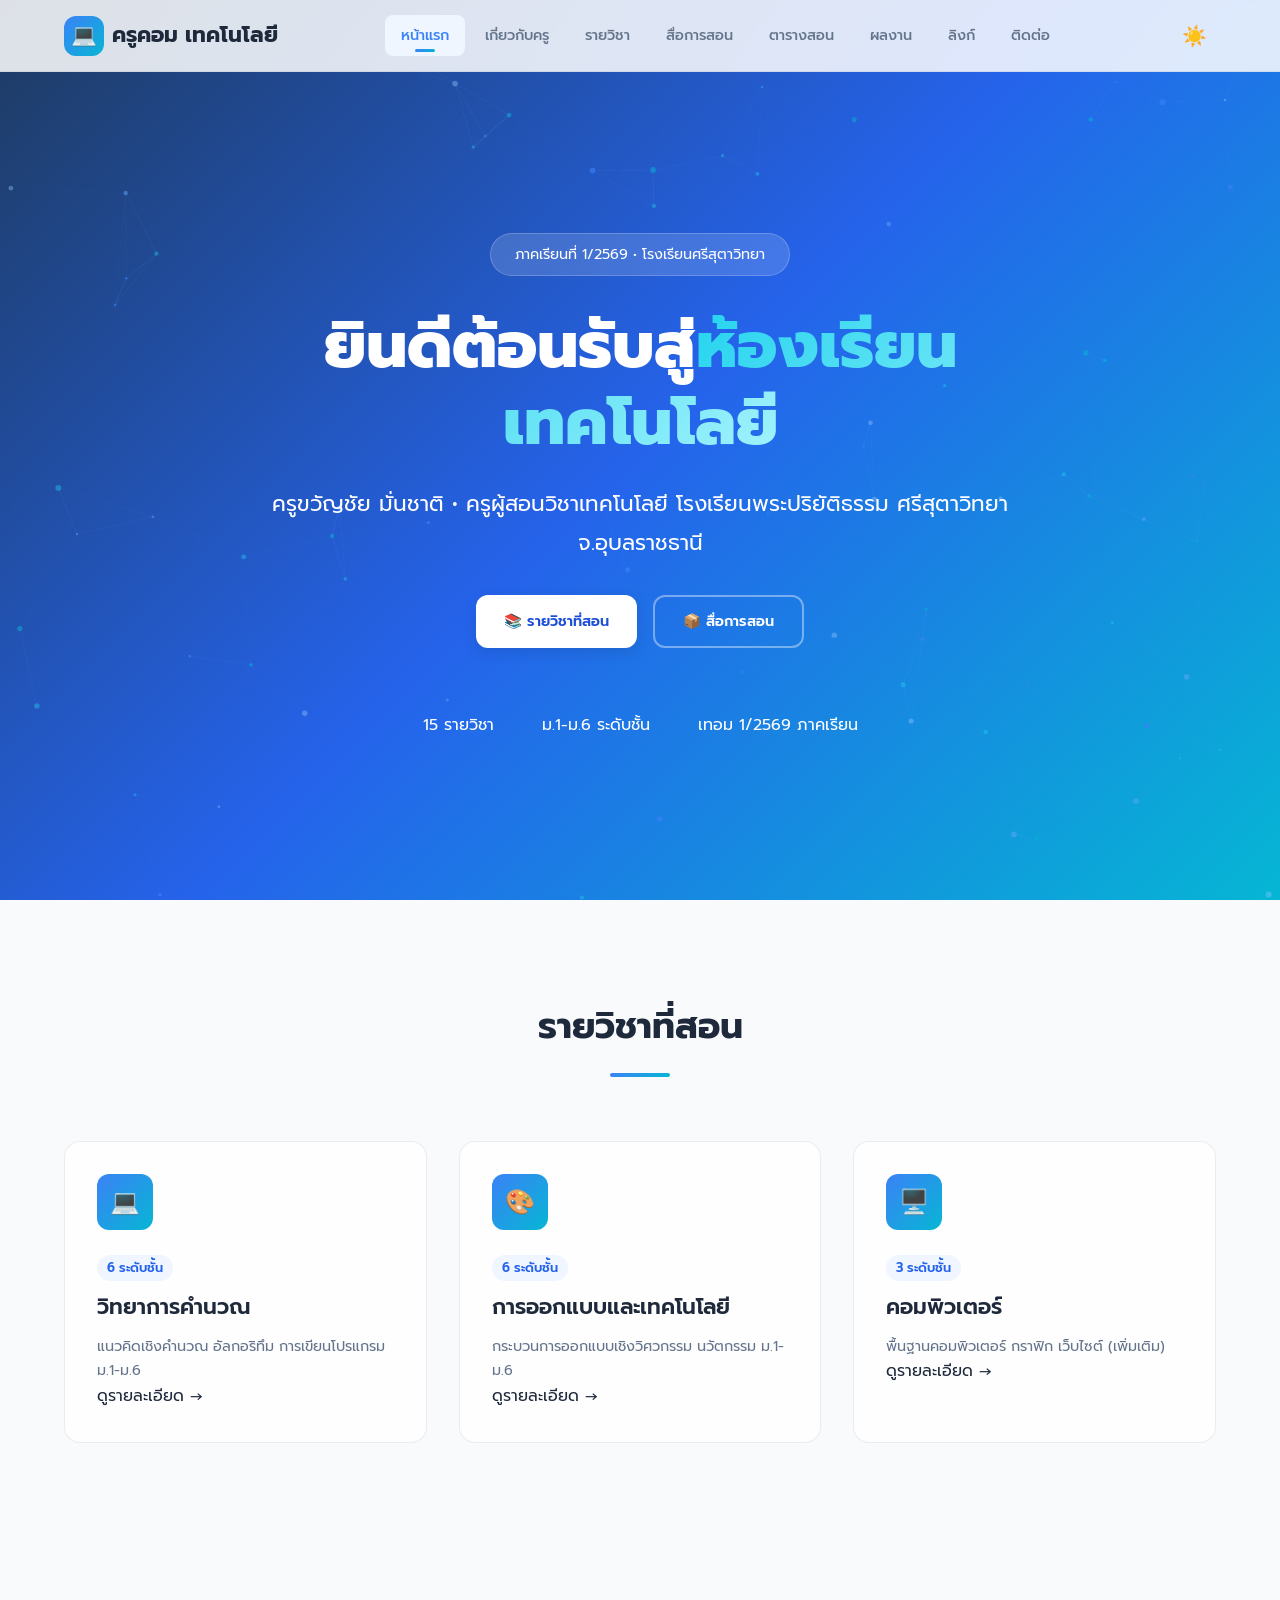
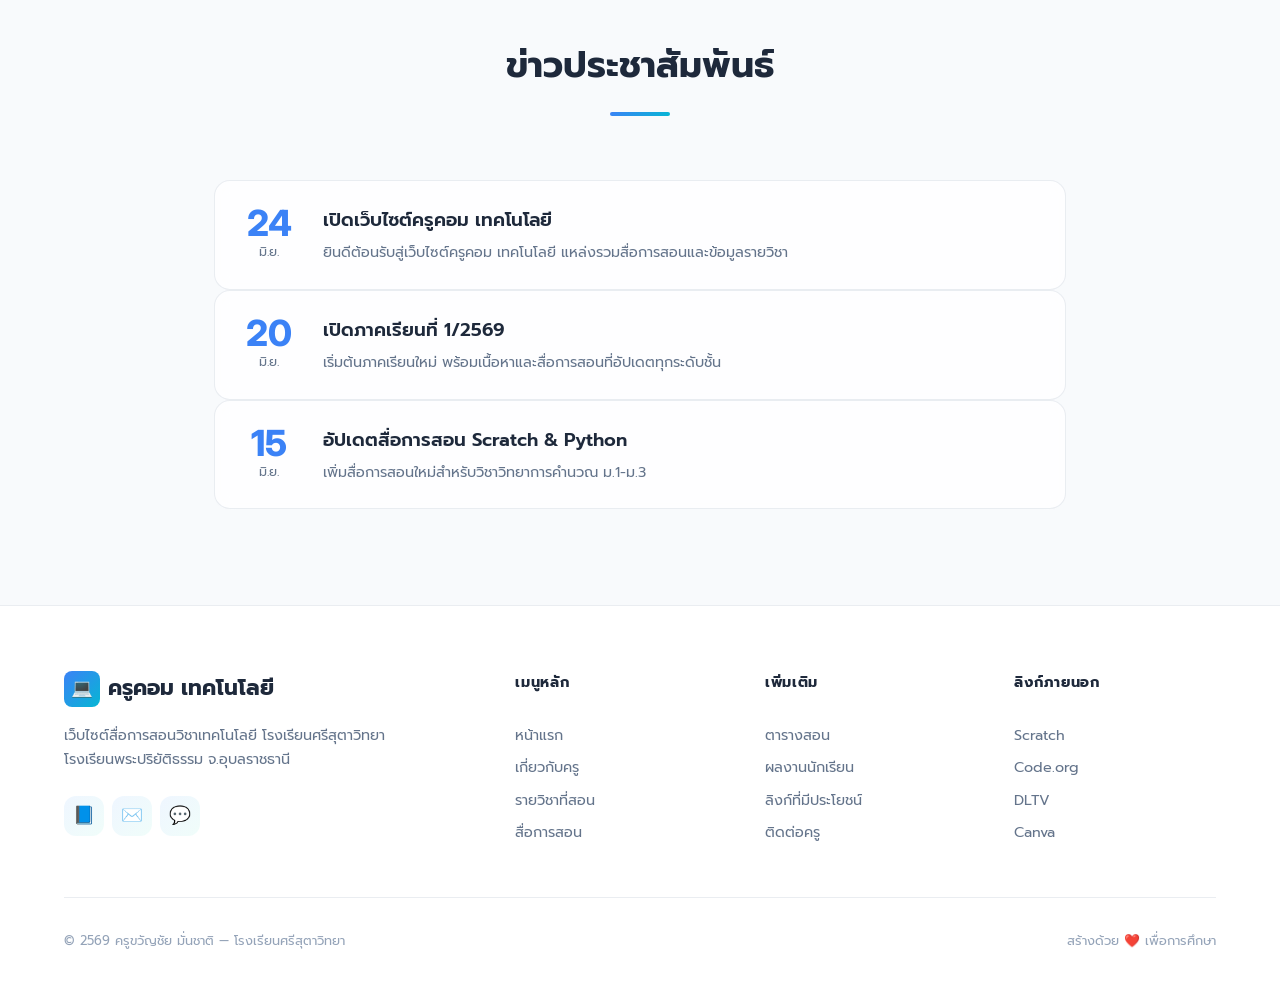
==== index.html @ eefd5611 "Add files via upload" ====
<!DOCTYPE html>
<html lang="th">
<head>
  <meta charset="UTF-8">
  <meta name="viewport" content="width=device-width, initial-scale=1.0">
  <title>ครูคอม เทคโนโลยี | ครูขวัญชัย มั่นชาติ — โรงเรียนศรีสุตาวิทยา</title>
  <meta name="description" content="เว็บไซต์สื่อการสอนวิชาเทคโนโลยี วิทยาการคำนวณ การออกแบบและเทคโนโลยี โดยครูขวัญชัย มั่นชาติ โรงเรียนศรีสุตาวิทยา จ.อุบลราชธานี">
  <meta name="keywords" content="เทคโนโลยี, วิทยาการคำนวณ, การออกแบบและเทคโนโลยี, ครูขวัญชัย, โรงเรียนศรีสุตาวิทยา">
  <meta name="author" content="ครูขวัญชัย มั่นชาติ">
  <link rel="preconnect" href="https://fonts.googleapis.com">
  <link rel="preconnect" href="https://fonts.gstatic.com" crossorigin>
  <link href="https://fonts.googleapis.com/css2?family=Prompt:wght@300;400;500;600;700&display=swap" rel="stylesheet">
  <link rel="stylesheet" href="css/style.css">
  <script src="https://identity.netlify.com/v1/netlify-identity-widget.js"></script>
</head>
<body>

  <!-- Navbar -->
  <nav class="navbar" id="navbar">
    <div class="nav-container">
      <a href="index.html" class="nav-logo">
        <div class="logo-icon">💻</div>
        <span>ครูคอม เทคโนโลยี</span>
      </a>
      <div class="nav-links" id="nav-links">
        <a href="index.html">หน้าแรก</a>
        <a href="about.html">เกี่ยวกับครู</a>
        <a href="subjects.html">รายวิชา</a>
        <a href="materials.html">สื่อการสอน</a>
        <a href="schedule.html">ตารางสอน</a>
        <a href="gallery.html">ผลงาน</a>
        <a href="links.html">ลิงก์</a>
        <a href="contact.html">ติดต่อ</a>
      </div>
      <div class="nav-actions">
        <button class="theme-toggle" id="theme-toggle" aria-label="Toggle theme">
          <span class="icon-sun">☀️</span>
          <span class="icon-moon">🌙</span>
        </button>
        <button class="mobile-toggle" id="mobile-toggle" aria-label="Toggle menu">
          <span class="bar"></span>
        </button>
      </div>
    </div>
  </nav>

  <!-- Hero Section -->
  <section class="hero">
    <canvas class="hero-canvas" id="hero-particles"></canvas>
    <div class="hero-content">
      <div class="hero-badge">ภาคเรียนที่ 1/2569 • โรงเรียนศรีสุตาวิทยา</div>
      <h1>ยินดีต้อนรับสู่<span class="highlight">ห้องเรียนเทคโนโลยี</span></h1>
      <p class="hero-subtitle">ครูขวัญชัย มั่นชาติ • ครูผู้สอนวิชาเทคโนโลยี โรงเรียนพระปริยัติธรรม ศรีสุตาวิทยา จ.อุบลราชธานี</p>
      <div class="hero-buttons">
        <a href="subjects.html" class="btn btn-primary">📚 รายวิชาที่สอน</a>
        <a href="materials.html" class="btn btn-outline">📦 สื่อการสอน</a>
      </div>
      <div class="hero-stats">
        <div class="hero-stat">
          <span class="hero-stat-number">15</span>
          <span class="hero-stat-label">รายวิชา</span>
        </div>
        <div class="hero-stat">
          <span class="hero-stat-number">ม.1-ม.6</span>
          <span class="hero-stat-label">ระดับชั้น</span>
        </div>
        <div class="hero-stat">
          <span class="hero-stat-number">เทอม 1/2569</span>
          <span class="hero-stat-label">ภาคเรียน</span>
        </div>
      </div>
    </div>
  </section>

  <!-- Quick Subject Cards Section -->
  <section class="section">
    <div class="container">
      <div class="section-header">
        <h2>รายวิชาที่สอน</h2>
        <div class="accent-line"></div>
      </div>
      <div id="home-subjects" class="grid-3 stagger-children">
        <!-- Populated by JS -->
      </div>
    </div>
  </section>

  <!-- News Section -->
  <section class="section">
    <div class="container">
      <div class="section-header">
        <h2>ข่าวประชาสัมพันธ์</h2>
        <div class="accent-line"></div>
      </div>
      <div id="news-list" class="container-narrow">
        <!-- Populated by JS -->
      </div>
    </div>
  </section>

  <!-- Footer -->
  <footer class="footer">
    <div class="container">
      <div class="footer-grid">
        <div class="footer-brand">
          <div class="footer-logo">
            <div class="logo-icon">💻</div>
            <span>ครูคอม เทคโนโลยี</span>
          </div>
          <p>เว็บไซต์สื่อการสอนวิชาเทคโนโลยี โรงเรียนศรีสุตาวิทยา<br>โรงเรียนพระปริยัติธรรม จ.อุบลราชธานี</p>
          <div class="footer-social">
            <a href="https://facebook.com/" target="_blank" aria-label="Facebook">📘</a>
            <a href="mailto:khwanchai@example.com" aria-label="Email">✉️</a>
            <a href="#" aria-label="Line">💬</a>
          </div>
        </div>
        <div class="footer-column">
          <h4>เมนูหลัก</h4>
          <a href="index.html">หน้าแรก</a>
          <a href="about.html">เกี่ยวกับครู</a>
          <a href="subjects.html">รายวิชาที่สอน</a>
          <a href="materials.html">สื่อการสอน</a>
        </div>
        <div class="footer-column">
          <h4>เพิ่มเติม</h4>
          <a href="schedule.html">ตารางสอน</a>
          <a href="gallery.html">ผลงานนักเรียน</a>
          <a href="links.html">ลิงก์ที่มีประโยชน์</a>
          <a href="contact.html">ติดต่อครู</a>
        </div>
        <div class="footer-column">
          <h4>ลิงก์ภายนอก</h4>
          <a href="https://scratch.mit.edu/" target="_blank">Scratch</a>
          <a href="https://code.org/" target="_blank">Code.org</a>
          <a href="https://www.dltv.ac.th/" target="_blank">DLTV</a>
          <a href="https://www.canva.com/" target="_blank">Canva</a>
        </div>
      </div>
      <div class="footer-bottom">
        <span>© 2569 ครูขวัญชัย มั่นชาติ — โรงเรียนศรีสุตาวิทยา</span>
        <span>สร้างด้วย ❤️ เพื่อการศึกษา</span>
      </div>
    </div>
  </footer>

  <button class="back-to-top" id="back-to-top" aria-label="Back to top">↑</button>

  <script src="js/particles.js"></script>
  <script src="js/main.js"></script>

  <script>
    if (window.netlifyIdentity) {
      window.netlifyIdentity.on("init", user => {
        if (!user) {
          window.netlifyIdentity.on("login", () => {
            document.location.href = "/admin/";
          });
        }
      });
    }
  </script>
</body>
</html>
---- css/style.css ----
/* ============================================
   🎨 Design System — ครูคอม เทคโนโลยี
   Teacher Khwanchai Manchat
   โรงเรียนศรีสุตาวิทยา อุบลราชธานี
   ============================================ */

/* Google Fonts */
@import url('https://fonts.googleapis.com/css2?family=Inter:wght@300;400;500;600;700;800&family=Prompt:wght@300;400;500;600;700;800&display=swap');

/* ============ CSS Variables ============ */
:root {
  /* Primary Colors — Blue/Sky Tech */
  --primary-50: #eff6ff;
  --primary-100: #dbeafe;
  --primary-200: #bfdbfe;
  --primary-300: #93c5fd;
  --primary-400: #60a5fa;
  --primary-500: #3b82f6;
  --primary-600: #2563eb;
  --primary-700: #1d4ed8;
  --primary-800: #1e40af;
  --primary-900: #1e3a5f;

  /* Accent — Cyan */
  --accent: #06b6d4;
  --accent-light: #22d3ee;
  --accent-dark: #0891b2;

  /* Success / Warning / Error */
  --success: #10b981;
  --warning: #f59e0b;
  --error: #ef4444;

  /* Light Mode */
  --bg-primary: #f8fafc;
  --bg-secondary: #ffffff;
  --bg-card: rgba(255, 255, 255, 0.8);
  --bg-nav: rgba(255, 255, 255, 0.85);
  --text-primary: #1e293b;
  --text-secondary: #64748b;
  --text-muted: #94a3b8;
  --border: rgba(148, 163, 184, 0.2);
  --shadow-sm: 0 1px 3px rgba(0, 0, 0, 0.08);
  --shadow-md: 0 4px 16px rgba(0, 0, 0, 0.08);
  --shadow-lg: 0 8px 32px rgba(0, 0, 0, 0.1);
  --shadow-xl: 0 16px 48px rgba(0, 0, 0, 0.12);
  --glass-bg: rgba(255, 255, 255, 0.6);
  --glass-border: rgba(255, 255, 255, 0.3);

  /* Gradient */
  --gradient-hero: linear-gradient(135deg, #1e3a5f 0%, #2563eb 50%, #06b6d4 100%);
  --gradient-card: linear-gradient(135deg, #3b82f6 0%, #06b6d4 100%);
  --gradient-accent: linear-gradient(135deg, #06b6d4 0%, #3b82f6 100%);
  --gradient-subtle: linear-gradient(135deg, #eff6ff 0%, #f0fdfa 100%);

  /* Typography */
  --font-thai: 'Prompt', 'Noto Sans Thai', sans-serif;
  --font-en: 'Inter', sans-serif;
  --fs-xs: clamp(0.7rem, 0.65rem + 0.25vw, 0.8rem);
  --fs-sm: clamp(0.8rem, 0.75rem + 0.3vw, 0.9rem);
  --fs-base: clamp(0.9rem, 0.85rem + 0.3vw, 1rem);
  --fs-md: clamp(1rem, 0.9rem + 0.4vw, 1.15rem);
  --fs-lg: clamp(1.1rem, 1rem + 0.5vw, 1.35rem);
  --fs-xl: clamp(1.3rem, 1.1rem + 0.8vw, 1.75rem);
  --fs-2xl: clamp(1.6rem, 1.3rem + 1.2vw, 2.25rem);
  --fs-3xl: clamp(2rem, 1.5rem + 2vw, 3rem);
  --fs-4xl: clamp(2.5rem, 1.8rem + 3vw, 4rem);

  /* Spacing */
  --space-xs: 0.25rem;
  --space-sm: 0.5rem;
  --space-md: 1rem;
  --space-lg: 1.5rem;
  --space-xl: 2rem;
  --space-2xl: 3rem;
  --space-3xl: 4rem;
  --space-4xl: 6rem;

  /* Border Radius */
  --radius-sm: 0.5rem;
  --radius-md: 0.75rem;
  --radius-lg: 1rem;
  --radius-xl: 1.5rem;
  --radius-full: 9999px;

  /* Transitions */
  --transition-fast: 150ms cubic-bezier(0.4, 0, 0.2, 1);
  --transition-base: 300ms cubic-bezier(0.4, 0, 0.2, 1);
  --transition-slow: 500ms cubic-bezier(0.4, 0, 0.2, 1);
  --transition-spring: 500ms cubic-bezier(0.34, 1.56, 0.64, 1);

  /* Layout */
  --nav-height: 72px;
  --container-max: 1200px;
  --container-narrow: 900px;
}

/* ============ Dark Mode ============ */
[data-theme="dark"] {
  --bg-primary: #0f172a;
  --bg-secondary: #1e293b;
  --bg-card: rgba(30, 41, 59, 0.8);
  --bg-nav: rgba(15, 23, 42, 0.9);
  --text-primary: #e2e8f0;
  --text-secondary: #94a3b8;
  --text-muted: #64748b;
  --border: rgba(148, 163, 184, 0.15);
  --shadow-sm: 0 1px 3px rgba(0, 0, 0, 0.3);
  --shadow-md: 0 4px 16px rgba(0, 0, 0, 0.3);
  --shadow-lg: 0 8px 32px rgba(0, 0, 0, 0.4);
  --shadow-xl: 0 16px 48px rgba(0, 0, 0, 0.5);
  --glass-bg: rgba(30, 41, 59, 0.6);
  --glass-border: rgba(148, 163, 184, 0.1);
  --gradient-subtle: linear-gradient(135deg, #1e293b 0%, #0f172a 100%);
}

/* ============ Reset & Base ============ */
*,
*::before,
*::after {
  margin: 0;
  padding: 0;
  box-sizing: border-box;
}

html {
  scroll-behavior: smooth;
  scroll-padding-top: var(--nav-height);
}

body {
  font-family: var(--font-thai);
  font-size: var(--fs-base);
  color: var(--text-primary);
  background-color: var(--bg-primary);
  line-height: 1.7;
  overflow-x: hidden;
  transition: background-color var(--transition-base), color var(--transition-base);
  min-height: 100vh;
}

img {
  max-width: 100%;
  height: auto;
  display: block;
}

a {
  text-decoration: none;
  color: var(--primary-500);
  transition: color var(--transition-fast);
}

a:hover {
  color: var(--primary-600);
}

ul, ol {
  list-style: none;
}

button {
  cursor: pointer;
  border: none;
  outline: none;
  font-family: inherit;
  background: none;
}

/* ============ Utility Classes ============ */
.container {
  max-width: var(--container-max);
  margin: 0 auto;
  padding: 0 var(--space-lg);
}

.container-narrow {
  max-width: var(--container-narrow);
  margin: 0 auto;
  padding: 0 var(--space-lg);
}

.section {
  padding: var(--space-4xl) 0;
}

.section-header {
  text-align: center;
  margin-bottom: var(--space-3xl);
}

.section-header h2 {
  font-size: var(--fs-2xl);
  font-weight: 700;
  color: var(--text-primary);
  margin-bottom: var(--space-sm);
}

.section-header p {
  font-size: var(--fs-md);
  color: var(--text-secondary);
  max-width: 600px;
  margin: 0 auto;
}

.section-header .accent-line {
  width: 60px;
  height: 4px;
  background: var(--gradient-card);
  border-radius: var(--radius-full);
  margin: var(--space-md) auto;
}

.text-gradient {
  background: var(--gradient-card);
  -webkit-background-clip: text;
  -webkit-text-fill-color: transparent;
  background-clip: text;
}

/* ============ Navigation ============ */
.navbar {
  position: fixed;
  top: 0;
  left: 0;
  right: 0;
  height: var(--nav-height);
  background: var(--bg-nav);
  backdrop-filter: blur(20px);
  -webkit-backdrop-filter: blur(20px);
  border-bottom: 1px solid var(--border);
  z-index: 1000;
  transition: all var(--transition-base);
}

.navbar.scrolled {
  box-shadow: var(--shadow-md);
}

.nav-container {
  max-width: var(--container-max);
  margin: 0 auto;
  padding: 0 var(--space-lg);
  height: 100%;
  display: flex;
  align-items: center;
  justify-content: space-between;
}

.nav-logo {
  display: flex;
  align-items: center;
  gap: var(--space-sm);
  font-size: var(--fs-lg);
  font-weight: 700;
  color: var(--text-primary);
  text-decoration: none;
}

.nav-logo .logo-icon {
  width: 40px;
  height: 40px;
  background: var(--gradient-card);
  border-radius: var(--radius-md);
  display: flex;
  align-items: center;
  justify-content: center;
  font-size: 1.3rem;
  color: white;
  flex-shrink: 0;
}

.nav-logo span {
  white-space: nowrap;
}

.nav-links {
  display: flex;
  align-items: center;
  gap: var(--space-xs);
}

.nav-links a {
  padding: var(--space-sm) var(--space-md);
  color: var(--text-secondary);
  font-size: var(--fs-sm);
  font-weight: 500;
  border-radius: var(--radius-sm);
  transition: all var(--transition-fast);
  position: relative;
  white-space: nowrap;
}

.nav-links a:hover,
.nav-links a.active {
  color: var(--primary-500);
  background: var(--primary-50);
}

[data-theme="dark"] .nav-links a:hover,
[data-theme="dark"] .nav-links a.active {
  background: rgba(59, 130, 246, 0.1);
}

.nav-links a.active::after {
  content: '';
  position: absolute;
  bottom: 4px;
  left: 50%;
  transform: translateX(-50%);
  width: 20px;
  height: 3px;
  background: var(--gradient-card);
  border-radius: var(--radius-full);
}

.nav-actions {
  display: flex;
  align-items: center;
  gap: var(--space-sm);
}

/* Theme Toggle */
.theme-toggle {
  width: 44px;
  height: 44px;
  border-radius: var(--radius-md);
  display: flex;
  align-items: center;
  justify-content: center;
  color: var(--text-secondary);
  font-size: 1.25rem;
  transition: all var(--transition-fast);
  background: transparent;
}

.theme-toggle:hover {
  background: var(--primary-50);
  color: var(--primary-500);
}

[data-theme="dark"] .theme-toggle:hover {
  background: rgba(59, 130, 246, 0.1);
}

.theme-toggle .icon-sun,
.theme-toggle .icon-moon {
  transition: all var(--transition-base);
}

[data-theme="dark"] .theme-toggle .icon-sun {
  display: none;
}

[data-theme="light"] .theme-toggle .icon-moon,
:root:not([data-theme="dark"]) .theme-toggle .icon-moon {
  display: none;
}

/* Mobile Menu Toggle */
.mobile-toggle {
  display: none;
  width: 44px;
  height: 44px;
  border-radius: var(--radius-md);
  align-items: center;
  justify-content: center;
  color: var(--text-primary);
  font-size: 1.5rem;
}

.mobile-toggle .bar {
  display: block;
  width: 22px;
  height: 2px;
  background: var(--text-primary);
  border-radius: 2px;
  transition: all var(--transition-fast);
  position: relative;
}

.mobile-toggle .bar::before,
.mobile-toggle .bar::after {
  content: '';
  position: absolute;
  left: 0;
  width: 100%;
  height: 2px;
  background: var(--text-primary);
  border-radius: 2px;
  transition: all var(--transition-fast);
}

.mobile-toggle .bar::before {
  top: -7px;
}

.mobile-toggle .bar::after {
  top: 7px;
}

.mobile-toggle.active .bar {
  background: transparent;
}

.mobile-toggle.active .bar::before {
  top: 0;
  transform: rotate(45deg);
}

.mobile-toggle.active .bar::after {
  top: 0;
  transform: rotate(-45deg);
}

/* ============ Hero Section ============ */
.hero {
  position: relative;
  min-height: 100vh;
  display: flex;
  align-items: center;
  justify-content: center;
  background: var(--gradient-hero);
  overflow: hidden;
  padding-top: var(--nav-height);
}

.hero-canvas {
  position: absolute;
  top: 0;
  left: 0;
  width: 100%;
  height: 100%;
  z-index: 1;
}

.hero-overlay {
  position: absolute;
  top: 0;
  left: 0;
  width: 100%;
  height: 100%;
  background: radial-gradient(ellipse at center, transparent 0%, rgba(0,0,0,0.2) 100%);
  z-index: 2;
}

.hero-content {
  position: relative;
  z-index: 3;
  text-align: center;
  color: white;
  padding: var(--space-xl);
  max-width: 800px;
}

.hero-badge {
  display: inline-flex;
  align-items: center;
  gap: var(--space-sm);
  background: rgba(255, 255, 255, 0.15);
  backdrop-filter: blur(10px);
  border: 1px solid rgba(255, 255, 255, 0.2);
  border-radius: var(--radius-full);
  padding: var(--space-sm) var(--space-lg);
  font-size: var(--fs-sm);
  margin-bottom: var(--space-xl);
  animation: fadeInDown 0.8s ease-out;
}

.hero-badge .dot {
  width: 8px;
  height: 8px;
  background: var(--success);
  border-radius: 50%;
  animation: pulse-dot 2s infinite;
}

.hero h1 {
  font-size: var(--fs-4xl);
  font-weight: 800;
  line-height: 1.2;
  margin-bottom: var(--space-lg);
  animation: fadeInUp 0.8s ease-out 0.2s both;
}

.hero h1 .highlight {
  background: linear-gradient(135deg, #22d3ee, #a5f3fc);
  -webkit-background-clip: text;
  -webkit-text-fill-color: transparent;
  background-clip: text;
}

.hero-subtitle {
  font-size: var(--fs-lg);
  opacity: 0.9;
  margin-bottom: var(--space-xl);
  line-height: 1.8;
  animation: fadeInUp 0.8s ease-out 0.4s both;
}

.hero-buttons {
  display: flex;
  gap: var(--space-md);
  justify-content: center;
  flex-wrap: wrap;
  animation: fadeInUp 0.8s ease-out 0.6s both;
}

.hero-stats {
  display: flex;
  justify-content: center;
  gap: var(--space-2xl);
  margin-top: var(--space-3xl);
  animation: fadeInUp 0.8s ease-out 0.8s both;
}

.hero-stat {
  text-align: center;
}

.hero-stat .number {
  font-size: var(--fs-2xl);
  font-weight: 800;
  font-family: var(--font-en);
}

.hero-stat .label {
  font-size: var(--fs-sm);
  opacity: 0.8;
  margin-top: var(--space-xs);
}

/* ============ Buttons ============ */
.btn {
  display: inline-flex;
  align-items: center;
  gap: var(--space-sm);
  padding: 0.75rem 1.75rem;
  font-size: var(--fs-sm);
  font-weight: 600;
  font-family: var(--font-thai);
  border-radius: var(--radius-md);
  transition: all var(--transition-fast);
  position: relative;
  overflow: hidden;
}

.btn-primary {
  background: white;
  color: var(--primary-700);
  box-shadow: 0 4px 15px rgba(0, 0, 0, 0.1);
}

.btn-primary:hover {
  transform: translateY(-2px);
  box-shadow: 0 8px 25px rgba(0, 0, 0, 0.15);
  color: var(--primary-700);
}

.btn-outline {
  background: transparent;
  color: white;
  border: 2px solid rgba(255, 255, 255, 0.4);
}

.btn-outline:hover {
  background: rgba(255, 255, 255, 0.1);
  border-color: rgba(255, 255, 255, 0.7);
  color: white;
  transform: translateY(-2px);
}

.btn-blue {
  background: var(--gradient-card);
  color: white;
  box-shadow: 0 4px 15px rgba(59, 130, 246, 0.3);
}

.btn-blue:hover {
  transform: translateY(-2px);
  box-shadow: 0 8px 25px rgba(59, 130, 246, 0.4);
  color: white;
}

.btn-ghost {
  background: transparent;
  color: var(--primary-500);
  border: 2px solid var(--border);
}

.btn-ghost:hover {
  border-color: var(--primary-500);
  background: var(--primary-50);
  color: var(--primary-600);
}

[data-theme="dark"] .btn-ghost:hover {
  background: rgba(59, 130, 246, 0.1);
}

/* ============ Cards ============ */
.card {
  background: var(--bg-card);
  backdrop-filter: blur(10px);
  -webkit-backdrop-filter: blur(10px);
  border: 1px solid var(--border);
  border-radius: var(--radius-lg);
  padding: var(--space-xl);
  transition: all var(--transition-base);
  position: relative;
  overflow: hidden;
}

.card::before {
  content: '';
  position: absolute;
  top: 0;
  left: 0;
  right: 0;
  height: 3px;
  background: var(--gradient-card);
  opacity: 0;
  transition: opacity var(--transition-base);
}

.card:hover {
  transform: translateY(-4px);
  box-shadow: var(--shadow-lg);
  border-color: var(--primary-200);
}

[data-theme="dark"] .card:hover {
  border-color: rgba(59, 130, 246, 0.3);
}

.card:hover::before {
  opacity: 1;
}

.card-icon {
  width: 56px;
  height: 56px;
  background: var(--gradient-subtle);
  border-radius: var(--radius-md);
  display: flex;
  align-items: center;
  justify-content: center;
  font-size: 1.5rem;
  margin-bottom: var(--space-lg);
}

.card h3 {
  font-size: var(--fs-lg);
  font-weight: 600;
  color: var(--text-primary);
  margin-bottom: var(--space-sm);
}

.card p {
  font-size: var(--fs-sm);
  color: var(--text-secondary);
  line-height: 1.7;
}

/* Subject Cards */
.subject-card {
  cursor: pointer;
}

.subject-card .card-icon {
  background: var(--gradient-card);
  color: white;
}

.subject-card .badge {
  display: inline-block;
  padding: 2px 10px;
  background: var(--primary-50);
  color: var(--primary-600);
  font-size: var(--fs-xs);
  font-weight: 600;
  border-radius: var(--radius-full);
  margin-bottom: var(--space-sm);
}

[data-theme="dark"] .subject-card .badge {
  background: rgba(59, 130, 246, 0.15);
  color: var(--primary-400);
}

/* ============ Grid Layouts ============ */
.grid-2 {
  display: grid;
  grid-template-columns: repeat(2, 1fr);
  gap: var(--space-xl);
}

.grid-3 {
  display: grid;
  grid-template-columns: repeat(3, 1fr);
  gap: var(--space-xl);
}

.grid-4 {
  display: grid;
  grid-template-columns: repeat(4, 1fr);
  gap: var(--space-lg);
}

/* ============ News/Announcement Cards ============ */
.news-card {
  display: flex;
  gap: var(--space-lg);
  padding: var(--space-lg);
}

.news-card .news-date {
  min-width: 60px;
  text-align: center;
}

.news-card .news-date .day {
  font-size: var(--fs-2xl);
  font-weight: 800;
  color: var(--primary-500);
  line-height: 1;
  font-family: var(--font-en);
}

.news-card .news-date .month {
  font-size: var(--fs-xs);
  color: var(--text-secondary);
  text-transform: uppercase;
}

.news-card .news-content h4 {
  font-size: var(--fs-md);
  font-weight: 600;
  margin-bottom: var(--space-xs);
}

.news-card .news-content p {
  font-size: var(--fs-sm);
  color: var(--text-secondary);
}

/* ============ About Page ============ */
.profile-section {
  display: grid;
  grid-template-columns: 300px 1fr;
  gap: var(--space-3xl);
  align-items: start;
}

.profile-avatar {
  width: 250px;
  height: 250px;
  border-radius: var(--radius-xl);
  background: var(--gradient-card);
  display: flex;
  align-items: center;
  justify-content: center;
  font-size: 6rem;
  color: white;
  margin: 0 auto;
  box-shadow: var(--shadow-lg);
  position: relative;
  overflow: hidden;
}

.profile-avatar::after {
  content: '';
  position: absolute;
  inset: 0;
  background: linear-gradient(135deg, transparent 50%, rgba(255,255,255,0.1) 100%);
}

.profile-info h1 {
  font-size: var(--fs-2xl);
  font-weight: 700;
  margin-bottom: var(--space-sm);
}

.profile-info .position {
  font-size: var(--fs-md);
  color: var(--primary-500);
  font-weight: 500;
  margin-bottom: var(--space-lg);
}

.profile-info .bio {
  font-size: var(--fs-base);
  color: var(--text-secondary);
  line-height: 1.8;
  margin-bottom: var(--space-xl);
}

.info-grid {
  display: grid;
  grid-template-columns: repeat(2, 1fr);
  gap: var(--space-md);
}

.info-item {
  display: flex;
  align-items: center;
  gap: var(--space-sm);
  padding: var(--space-md);
  background: var(--gradient-subtle);
  border-radius: var(--radius-md);
  font-size: var(--fs-sm);
}

.info-item .info-icon {
  width: 36px;
  height: 36px;
  background: var(--gradient-card);
  border-radius: var(--radius-sm);
  display: flex;
  align-items: center;
  justify-content: center;
  color: white;
  font-size: 0.9rem;
  flex-shrink: 0;
}

.info-item .info-label {
  color: var(--text-muted);
  font-size: var(--fs-xs);
}

.info-item .info-value {
  font-weight: 600;
  color: var(--text-primary);
}

/* Timeline */
.timeline {
  position: relative;
  padding-left: 40px;
}

.timeline::before {
  content: '';
  position: absolute;
  left: 15px;
  top: 0;
  bottom: 0;
  width: 2px;
  background: var(--border);
}

.timeline-item {
  position: relative;
  margin-bottom: var(--space-xl);
  padding: var(--space-lg);
  background: var(--bg-card);
  border: 1px solid var(--border);
  border-radius: var(--radius-md);
}

.timeline-item::before {
  content: '';
  position: absolute;
  left: -33px;
  top: 24px;
  width: 12px;
  height: 12px;
  background: var(--primary-500);
  border-radius: 50%;
  border: 3px solid var(--bg-primary);
}

.timeline-item .year {
  display: inline-block;
  padding: 2px 12px;
  background: var(--primary-50);
  color: var(--primary-600);
  font-size: var(--fs-xs);
  font-weight: 600;
  border-radius: var(--radius-full);
  margin-bottom: var(--space-sm);
}

[data-theme="dark"] .timeline-item .year {
  background: rgba(59, 130, 246, 0.15);
  color: var(--primary-400);
}

/* ============ Subjects Page ============ */
.tabs {
  display: flex;
  gap: var(--space-xs);
  margin-bottom: var(--space-2xl);
  overflow-x: auto;
  padding-bottom: var(--space-sm);
  flex-wrap: wrap;
  justify-content: center;
}

.tab-btn {
  padding: var(--space-sm) var(--space-lg);
  font-size: var(--fs-sm);
  font-weight: 500;
  color: var(--text-secondary);
  border: 2px solid var(--border);
  border-radius: var(--radius-full);
  transition: all var(--transition-fast);
  white-space: nowrap;
  font-family: var(--font-thai);
}

.tab-btn:hover {
  border-color: var(--primary-300);
  color: var(--primary-500);
}

.tab-btn.active {
  background: var(--gradient-card);
  color: white;
  border-color: transparent;
}

.subject-detail {
  background: var(--bg-card);
  border: 1px solid var(--border);
  border-radius: var(--radius-lg);
  overflow: hidden;
}

.subject-detail-header {
  background: var(--gradient-hero);
  color: white;
  padding: var(--space-xl) var(--space-2xl);
}

.subject-detail-header h3 {
  font-size: var(--fs-xl);
  font-weight: 700;
  margin-bottom: var(--space-sm);
}

.subject-detail-body {
  padding: var(--space-2xl);
}

.topic-list {
  display: grid;
  gap: var(--space-md);
}

.topic-item {
  display: flex;
  align-items: flex-start;
  gap: var(--space-md);
  padding: var(--space-md) var(--space-lg);
  background: var(--gradient-subtle);
  border-radius: var(--radius-md);
  transition: all var(--transition-fast);
}

.topic-item:hover {
  transform: translateX(4px);
  background: var(--primary-50);
}

[data-theme="dark"] .topic-item:hover {
  background: rgba(59, 130, 246, 0.08);
}

.topic-item .topic-number {
  width: 32px;
  height: 32px;
  background: var(--gradient-card);
  border-radius: var(--radius-sm);
  display: flex;
  align-items: center;
  justify-content: center;
  color: white;
  font-size: var(--fs-sm);
  font-weight: 700;
  flex-shrink: 0;
  font-family: var(--font-en);
}

/* ============ Materials Page ============ */
.filter-bar {
  display: flex;
  gap: var(--space-md);
  margin-bottom: var(--space-2xl);
  flex-wrap: wrap;
  align-items: center;
  justify-content: center;
}

.filter-group {
  display: flex;
  gap: var(--space-xs);
  flex-wrap: wrap;
  justify-content: center;
}

.filter-btn {
  padding: 6px 16px;
  font-size: var(--fs-xs);
  font-weight: 500;
  color: var(--text-secondary);
  background: var(--bg-secondary);
  border: 1px solid var(--border);
  border-radius: var(--radius-full);
  transition: all var(--transition-fast);
  font-family: var(--font-thai);
}

.filter-btn:hover {
  border-color: var(--primary-300);
  color: var(--primary-500);
}

.filter-btn.active {
  background: var(--primary-500);
  color: white;
  border-color: var(--primary-500);
}

.material-card {
  padding: var(--space-lg);
}

.material-card .material-type {
  display: inline-flex;
  align-items: center;
  gap: 4px;
  padding: 3px 12px;
  font-size: var(--fs-xs);
  font-weight: 600;
  border-radius: var(--radius-full);
  margin-bottom: var(--space-md);
}

.material-card .material-type.video {
  background: rgba(239, 68, 68, 0.1);
  color: #ef4444;
}

.material-card .material-type.pdf {
  background: rgba(249, 115, 22, 0.1);
  color: #f97316;
}

.material-card .material-type.quiz {
  background: rgba(16, 185, 129, 0.1);
  color: #10b981;
}

.material-card .material-type.slides {
  background: rgba(168, 85, 247, 0.1);
  color: #a855f7;
}

.material-card .material-type.worksheet {
  background: rgba(59, 130, 246, 0.1);
  color: #3b82f6;
}

.material-card .material-type.game {
  background: rgba(245, 158, 11, 0.1);
  color: #f59e0b;
}

.material-card .material-meta {
  display: flex;
  gap: var(--space-sm);
  margin-top: var(--space-md);
  font-size: var(--fs-xs);
  color: var(--text-muted);
}

.material-card .material-meta span {
  display: inline-flex;
  align-items: center;
  gap: 4px;
}

.material-card .material-link {
  display: inline-flex;
  align-items: center;
  gap: var(--space-xs);
  margin-top: var(--space-md);
  font-size: var(--fs-sm);
  font-weight: 600;
  color: var(--primary-500);
  transition: all var(--transition-fast);
}

.material-card .material-link:hover {
  color: var(--primary-600);
  gap: var(--space-sm);
}

/* ============ Schedule Page ============ */
.schedule-table-wrapper {
  overflow-x: auto;
  border-radius: var(--radius-lg);
  border: 1px solid var(--border);
  background: var(--bg-card);
}

.schedule-table {
  width: 100%;
  border-collapse: collapse;
  min-width: 700px;
}

.schedule-table thead {
  background: var(--gradient-hero);
  color: white;
}

.schedule-table th {
  padding: var(--space-md) var(--space-lg);
  font-size: var(--fs-sm);
  font-weight: 600;
  text-align: center;
  white-space: nowrap;
}

.schedule-table td {
  padding: var(--space-md);
  text-align: center;
  border-bottom: 1px solid var(--border);
  font-size: var(--fs-sm);
  vertical-align: middle;
}

.schedule-table tbody tr:hover {
  background: var(--primary-50);
}

[data-theme="dark"] .schedule-table tbody tr:hover {
  background: rgba(59, 130, 246, 0.05);
}

.schedule-table .period-num {
  font-weight: 700;
  color: var(--primary-500);
  font-family: var(--font-en);
}

.schedule-cell {
  padding: var(--space-sm);
  border-radius: var(--radius-sm);
  font-size: var(--fs-xs);
  line-height: 1.4;
}

.schedule-cell.has-class {
  background: rgba(59, 130, 246, 0.08);
  border: 1px solid rgba(59, 130, 246, 0.15);
}

.schedule-cell .subject-name {
  font-weight: 600;
  color: var(--primary-600);
}

[data-theme="dark"] .schedule-cell .subject-name {
  color: var(--primary-400);
}

.schedule-cell .class-name {
  color: var(--text-muted);
  font-size: 0.7rem;
}

/* ============ Gallery Page ============ */
.gallery-grid {
  display: grid;
  grid-template-columns: repeat(auto-fill, minmax(280px, 1fr));
  gap: var(--space-lg);
}

.gallery-item {
  position: relative;
  border-radius: var(--radius-lg);
  overflow: hidden;
  aspect-ratio: 4/3;
  background: var(--gradient-subtle);
  cursor: pointer;
  border: 1px solid var(--border);
}

.gallery-item img {
  width: 100%;
  height: 100%;
  object-fit: cover;
  transition: transform var(--transition-slow);
}

.gallery-item:hover img {
  transform: scale(1.05);
}

.gallery-item .gallery-overlay {
  position: absolute;
  inset: 0;
  background: linear-gradient(to top, rgba(0,0,0,0.7) 0%, transparent 60%);
  opacity: 0;
  transition: opacity var(--transition-base);
  display: flex;
  align-items: flex-end;
  padding: var(--space-lg);
}

.gallery-item:hover .gallery-overlay {
  opacity: 1;
}

.gallery-overlay .gallery-caption {
  color: white;
  font-size: var(--fs-sm);
  font-weight: 500;
}

/* Placeholder gallery items */
.gallery-placeholder {
  display: flex;
  flex-direction: column;
  align-items: center;
  justify-content: center;
  gap: var(--space-sm);
  color: var(--text-muted);
  font-size: var(--fs-sm);
}

.gallery-placeholder .placeholder-icon {
  font-size: 2.5rem;
  opacity: 0.5;
}

/* Lightbox */
.lightbox {
  display: none;
  position: fixed;
  inset: 0;
  background: rgba(0, 0, 0, 0.9);
  z-index: 2000;
  align-items: center;
  justify-content: center;
  padding: var(--space-xl);
}

.lightbox.active {
  display: flex;
}

.lightbox img {
  max-width: 90%;
  max-height: 90vh;
  border-radius: var(--radius-md);
}

.lightbox-close {
  position: absolute;
  top: var(--space-lg);
  right: var(--space-lg);
  color: white;
  font-size: 2rem;
  cursor: pointer;
  width: 48px;
  height: 48px;
  display: flex;
  align-items: center;
  justify-content: center;
  border-radius: 50%;
  transition: background var(--transition-fast);
}

.lightbox-close:hover {
  background: rgba(255, 255, 255, 0.1);
}

/* ============ Links Page ============ */
.link-category {
  margin-bottom: var(--space-2xl);
}

.link-category h3 {
  font-size: var(--fs-lg);
  font-weight: 600;
  margin-bottom: var(--space-lg);
  display: flex;
  align-items: center;
  gap: var(--space-sm);
}

.link-card {
  display: flex;
  align-items: center;
  gap: var(--space-lg);
  padding: var(--space-lg);
  text-decoration: none;
  color: var(--text-primary);
}

.link-card .link-icon {
  width: 48px;
  height: 48px;
  border-radius: var(--radius-md);
  display: flex;
  align-items: center;
  justify-content: center;
  font-size: 1.3rem;
  flex-shrink: 0;
  background: var(--gradient-subtle);
}

.link-card .link-info h4 {
  font-size: var(--fs-base);
  font-weight: 600;
  margin-bottom: 2px;
}

.link-card .link-info p {
  font-size: var(--fs-xs);
  color: var(--text-muted);
}

.link-card .link-arrow {
  margin-left: auto;
  color: var(--text-muted);
  transition: all var(--transition-fast);
}

.link-card:hover .link-arrow {
  color: var(--primary-500);
  transform: translateX(4px);
}

/* ============ Contact Page ============ */
.contact-grid {
  display: grid;
  grid-template-columns: 1fr 1fr;
  gap: var(--space-2xl);
}

.contact-info-card {
  display: flex;
  align-items: center;
  gap: var(--space-lg);
  padding: var(--space-lg);
}

.contact-info-card .contact-icon {
  width: 52px;
  height: 52px;
  background: var(--gradient-card);
  border-radius: var(--radius-md);
  display: flex;
  align-items: center;
  justify-content: center;
  color: white;
  font-size: 1.3rem;
  flex-shrink: 0;
}

.contact-info-card h4 {
  font-size: var(--fs-base);
  font-weight: 600;
  margin-bottom: 2px;
}

.contact-info-card p {
  font-size: var(--fs-sm);
  color: var(--text-secondary);
}

.contact-form {
  display: flex;
  flex-direction: column;
  gap: var(--space-lg);
}

.form-group {
  display: flex;
  flex-direction: column;
  gap: var(--space-xs);
}

.form-group label {
  font-size: var(--fs-sm);
  font-weight: 500;
  color: var(--text-primary);
}

.form-group input,
.form-group textarea,
.form-group select {
  padding: 0.75rem 1rem;
  border: 2px solid var(--border);
  border-radius: var(--radius-md);
  font-size: var(--fs-base);
  font-family: var(--font-thai);
  background: var(--bg-secondary);
  color: var(--text-primary);
  transition: all var(--transition-fast);
  outline: none;
}

.form-group input:focus,
.form-group textarea:focus,
.form-group select:focus {
  border-color: var(--primary-500);
  box-shadow: 0 0 0 3px rgba(59, 130, 246, 0.1);
}

.form-group textarea {
  min-height: 120px;
  resize: vertical;
}

.form-row {
  display: grid;
  grid-template-columns: 1fr 1fr;
  gap: var(--space-lg);
}

/* Map Container */
.map-container {
  border-radius: var(--radius-lg);
  overflow: hidden;
  border: 1px solid var(--border);
  height: 300px;
}

.map-container iframe {
  width: 100%;
  height: 100%;
  border: none;
}

/* ============ Footer ============ */
.footer {
  background: var(--bg-secondary);
  border-top: 1px solid var(--border);
  padding: var(--space-3xl) 0 var(--space-xl);
}

.footer-grid {
  display: grid;
  grid-template-columns: 2fr 1fr 1fr 1fr;
  gap: var(--space-2xl);
  margin-bottom: var(--space-2xl);
}

.footer-brand .footer-logo {
  display: flex;
  align-items: center;
  gap: var(--space-sm);
  font-size: var(--fs-lg);
  font-weight: 700;
  color: var(--text-primary);
  margin-bottom: var(--space-md);
}

.footer-brand .footer-logo .logo-icon {
  width: 36px;
  height: 36px;
  background: var(--gradient-card);
  border-radius: var(--radius-sm);
  display: flex;
  align-items: center;
  justify-content: center;
  color: white;
  font-size: 1.1rem;
}

.footer-brand p {
  font-size: var(--fs-sm);
  color: var(--text-secondary);
  line-height: 1.7;
  margin-bottom: var(--space-lg);
}

.footer-social {
  display: flex;
  gap: var(--space-sm);
}

.footer-social a {
  width: 40px;
  height: 40px;
  border-radius: var(--radius-md);
  background: var(--gradient-subtle);
  display: flex;
  align-items: center;
  justify-content: center;
  color: var(--text-secondary);
  font-size: 1.1rem;
  transition: all var(--transition-fast);
}

.footer-social a:hover {
  background: var(--gradient-card);
  color: white;
  transform: translateY(-2px);
}

.footer-column h4 {
  font-size: var(--fs-sm);
  font-weight: 700;
  color: var(--text-primary);
  margin-bottom: var(--space-lg);
  text-transform: uppercase;
  letter-spacing: 0.05em;
}

.footer-column a {
  display: block;
  font-size: var(--fs-sm);
  color: var(--text-secondary);
  padding: var(--space-xs) 0;
  transition: all var(--transition-fast);
}

.footer-column a:hover {
  color: var(--primary-500);
  transform: translateX(4px);
}

.footer-bottom {
  display: flex;
  justify-content: space-between;
  align-items: center;
  padding-top: var(--space-xl);
  border-top: 1px solid var(--border);
  font-size: var(--fs-xs);
  color: var(--text-muted);
}

/* ============ Page Header (Inner Pages) ============ */
.page-header {
  background: var(--gradient-hero);
  padding: calc(var(--nav-height) + var(--space-3xl)) 0 var(--space-3xl);
  color: white;
  text-align: center;
  position: relative;
  overflow: hidden;
}

.page-header::before {
  content: '';
  position: absolute;
  top: -50%;
  right: -20%;
  width: 600px;
  height: 600px;
  background: radial-gradient(circle, rgba(6, 182, 212, 0.15) 0%, transparent 70%);
  border-radius: 50%;
}

.page-header::after {
  content: '';
  position: absolute;
  bottom: -50%;
  left: -20%;
  width: 500px;
  height: 500px;
  background: radial-gradient(circle, rgba(59, 130, 246, 0.1) 0%, transparent 70%);
  border-radius: 50%;
}

.page-header h1 {
  font-size: var(--fs-3xl);
  font-weight: 800;
  margin-bottom: var(--space-sm);
  position: relative;
  z-index: 1;
}

.page-header .breadcrumb {
  display: flex;
  justify-content: center;
  gap: var(--space-sm);
  font-size: var(--fs-sm);
  opacity: 0.8;
  position: relative;
  z-index: 1;
}

.page-header .breadcrumb a {
  color: rgba(255, 255, 255, 0.8);
}

.page-header .breadcrumb a:hover {
  color: white;
}

/* ============ Scroll Animations ============ */
.fade-in {
  opacity: 0;
  transform: translateY(30px);
  transition: opacity 0.6s ease-out, transform 0.6s ease-out;
}

.fade-in.visible {
  opacity: 1;
  transform: translateY(0);
}

.fade-in-left {
  opacity: 0;
  transform: translateX(-30px);
  transition: opacity 0.6s ease-out, transform 0.6s ease-out;
}

.fade-in-left.visible {
  opacity: 1;
  transform: translateX(0);
}

.fade-in-right {
  opacity: 0;
  transform: translateX(30px);
  transition: opacity 0.6s ease-out, transform 0.6s ease-out;
}

.fade-in-right.visible {
  opacity: 1;
  transform: translateX(0);
}

/* Stagger children */
.stagger-children .fade-in:nth-child(1) { transition-delay: 0.1s; }
.stagger-children .fade-in:nth-child(2) { transition-delay: 0.2s; }
.stagger-children .fade-in:nth-child(3) { transition-delay: 0.3s; }
.stagger-children .fade-in:nth-child(4) { transition-delay: 0.4s; }
.stagger-children .fade-in:nth-child(5) { transition-delay: 0.5s; }
.stagger-children .fade-in:nth-child(6) { transition-delay: 0.6s; }

/* ============ Keyframe Animations ============ */
@keyframes fadeInUp {
  from {
    opacity: 0;
    transform: translateY(20px);
  }
  to {
    opacity: 1;
    transform: translateY(0);
  }
}

@keyframes fadeInDown {
  from {
    opacity: 0;
    transform: translateY(-20px);
  }
  to {
    opacity: 1;
    transform: translateY(0);
  }
}

@keyframes pulse-dot {
  0%, 100% {
    opacity: 1;
    transform: scale(1);
  }
  50% {
    opacity: 0.5;
    transform: scale(1.5);
  }
}

@keyframes float {
  0%, 100% {
    transform: translateY(0);
  }
  50% {
    transform: translateY(-10px);
  }
}

@keyframes spin-slow {
  from { transform: rotate(0deg); }
  to { transform: rotate(360deg); }
}

/* ============ Back to Top Button ============ */
.back-to-top {
  position: fixed;
  bottom: var(--space-xl);
  right: var(--space-xl);
  width: 48px;
  height: 48px;
  background: var(--gradient-card);
  color: white;
  border-radius: var(--radius-md);
  display: flex;
  align-items: center;
  justify-content: center;
  font-size: 1.2rem;
  z-index: 999;
  opacity: 0;
  visibility: hidden;
  transform: translateY(10px);
  transition: all var(--transition-base);
  box-shadow: var(--shadow-md);
  cursor: pointer;
}

.back-to-top.visible {
  opacity: 1;
  visibility: visible;
  transform: translateY(0);
}

.back-to-top:hover {
  transform: translateY(-3px);
  box-shadow: var(--shadow-lg);
}

/* ============ Empty State ============ */
.empty-state {
  text-align: center;
  padding: var(--space-4xl) var(--space-xl);
  color: var(--text-muted);
}

.empty-state .empty-icon {
  font-size: 4rem;
  margin-bottom: var(--space-lg);
  opacity: 0.5;
}

.empty-state h3 {
  font-size: var(--fs-lg);
  color: var(--text-secondary);
  margin-bottom: var(--space-sm);
}

.empty-state p {
  font-size: var(--fs-sm);
}

/* ============ Responsive Design ============ */

/* Tablet */
@media (max-width: 1024px) {
  .grid-4 {
    grid-template-columns: repeat(2, 1fr);
  }

  .footer-grid {
    grid-template-columns: 1fr 1fr;
    gap: var(--space-xl);
  }

  .profile-section {
    grid-template-columns: 1fr;
    text-align: center;
  }

  .info-grid {
    grid-template-columns: 1fr;
  }

  .contact-grid {
    grid-template-columns: 1fr;
  }

  .hero-stats {
    gap: var(--space-xl);
  }
}

/* Mobile */
@media (max-width: 768px) {
  .nav-links {
    display: none;
    position: fixed;
    top: var(--nav-height);
    left: 0;
    right: 0;
    bottom: 0;
    background: var(--bg-primary);
    flex-direction: column;
    padding: var(--space-xl);
    gap: var(--space-xs);
    overflow-y: auto;
  }

  .nav-links.open {
    display: flex;
  }

  .nav-links a {
    font-size: var(--fs-md);
    padding: var(--space-md);
    border-radius: var(--radius-md);
    text-align: center;
  }

  .mobile-toggle {
    display: flex;
  }

  .grid-2,
  .grid-3 {
    grid-template-columns: 1fr;
  }

  .grid-4 {
    grid-template-columns: 1fr;
  }

  .hero h1 {
    font-size: var(--fs-2xl);
  }

  .hero-stats {
    flex-direction: column;
    gap: var(--space-lg);
  }

  .hero-buttons {
    flex-direction: column;
    align-items: center;
  }

  .footer-grid {
    grid-template-columns: 1fr;
  }

  .footer-bottom {
    flex-direction: column;
    gap: var(--space-sm);
    text-align: center;
  }

  .form-row {
    grid-template-columns: 1fr;
  }

  .profile-avatar {
    width: 180px;
    height: 180px;
    font-size: 4rem;
  }

  .page-header {
    padding: calc(var(--nav-height) + var(--space-2xl)) 0 var(--space-2xl);
  }

  .section {
    padding: var(--space-3xl) 0;
  }

  .filter-bar {
    flex-direction: column;
    align-items: stretch;
  }
}

/* Small Mobile */
@media (max-width: 480px) {
  :root {
    --space-lg: 1rem;
    --space-xl: 1.5rem;
    --space-2xl: 2rem;
    --space-3xl: 2.5rem;
    --space-4xl: 3.5rem;
  }

  .nav-logo span {
    font-size: var(--fs-sm);
  }

  .gallery-grid {
    grid-template-columns: 1fr;
  }
}

/* Print */
@media print {
  .navbar,
  .back-to-top,
  .theme-toggle,
  .mobile-toggle,
  .hero-canvas {
    display: none !important;
  }

  body {
    color: #000;
    background: #fff;
  }

  .hero {
    background: #2563eb !important;
    min-height: auto;
    padding: 2rem 0;
  }
}
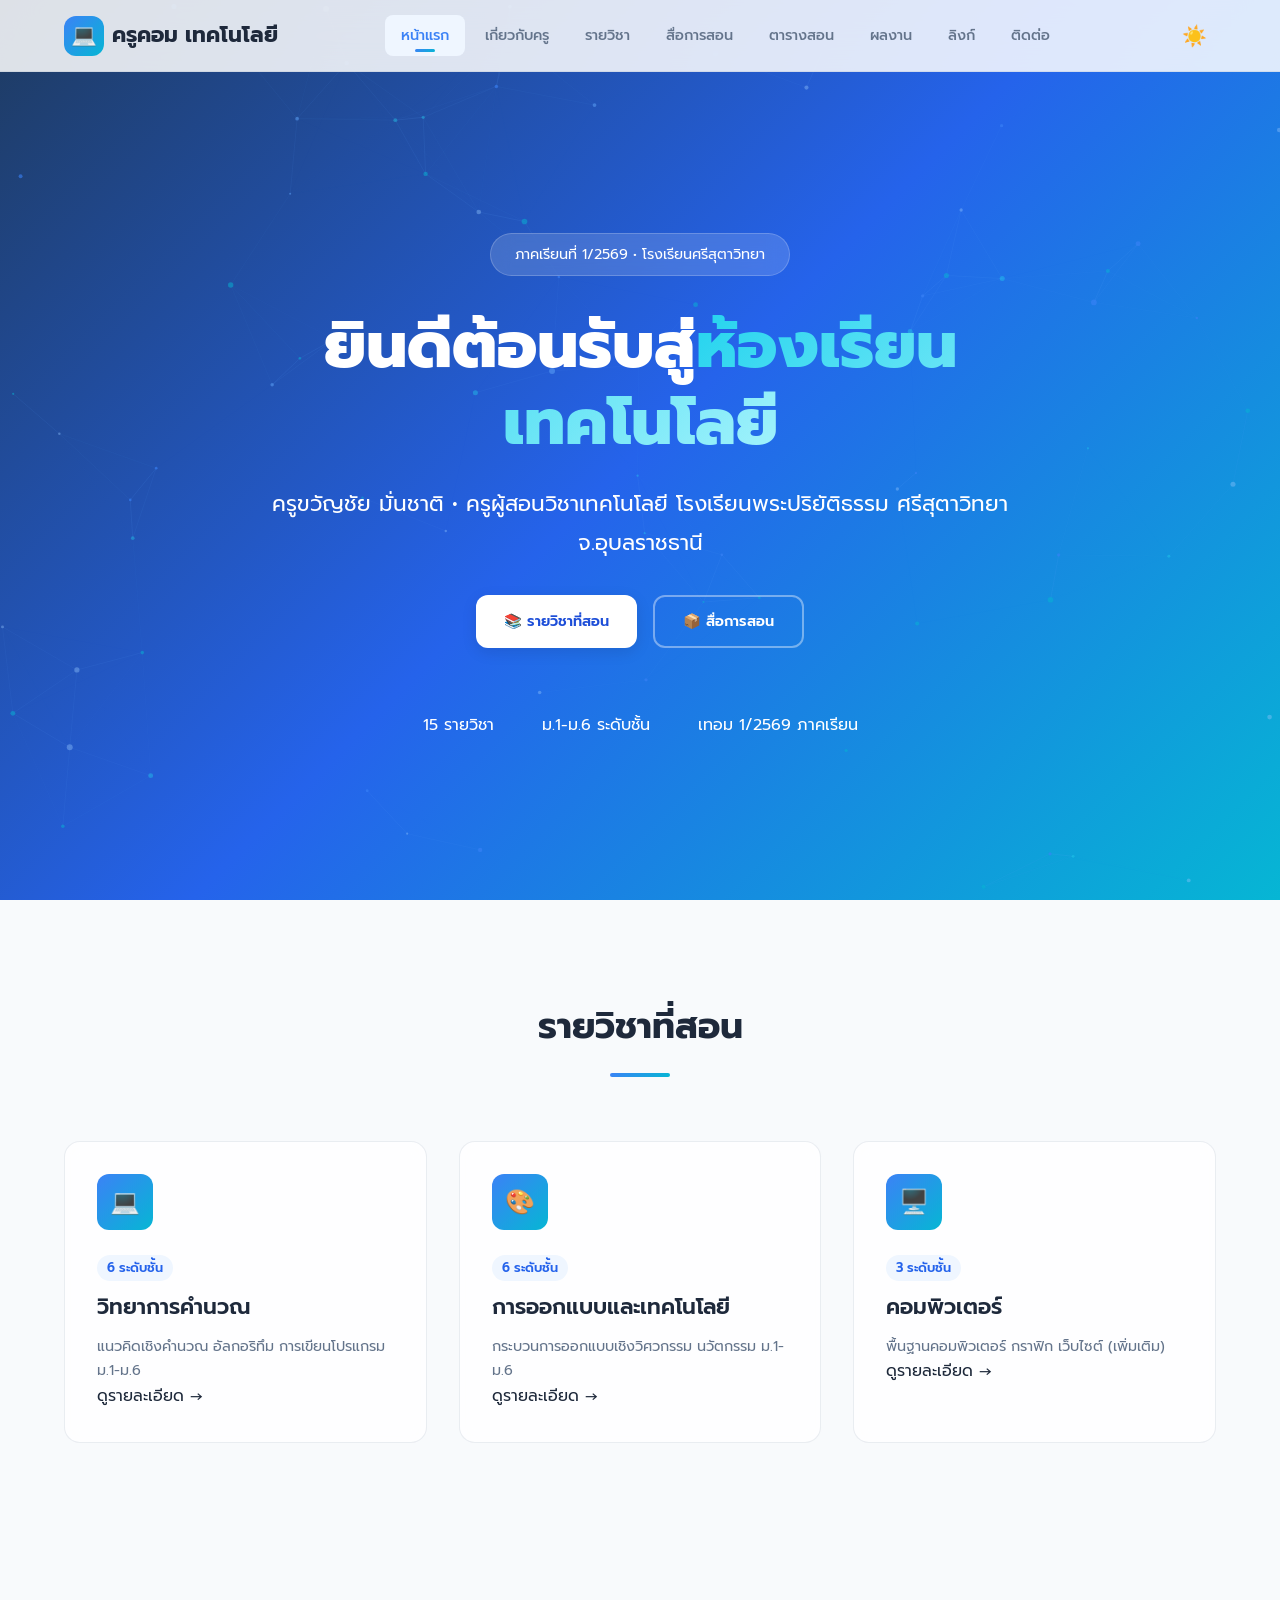
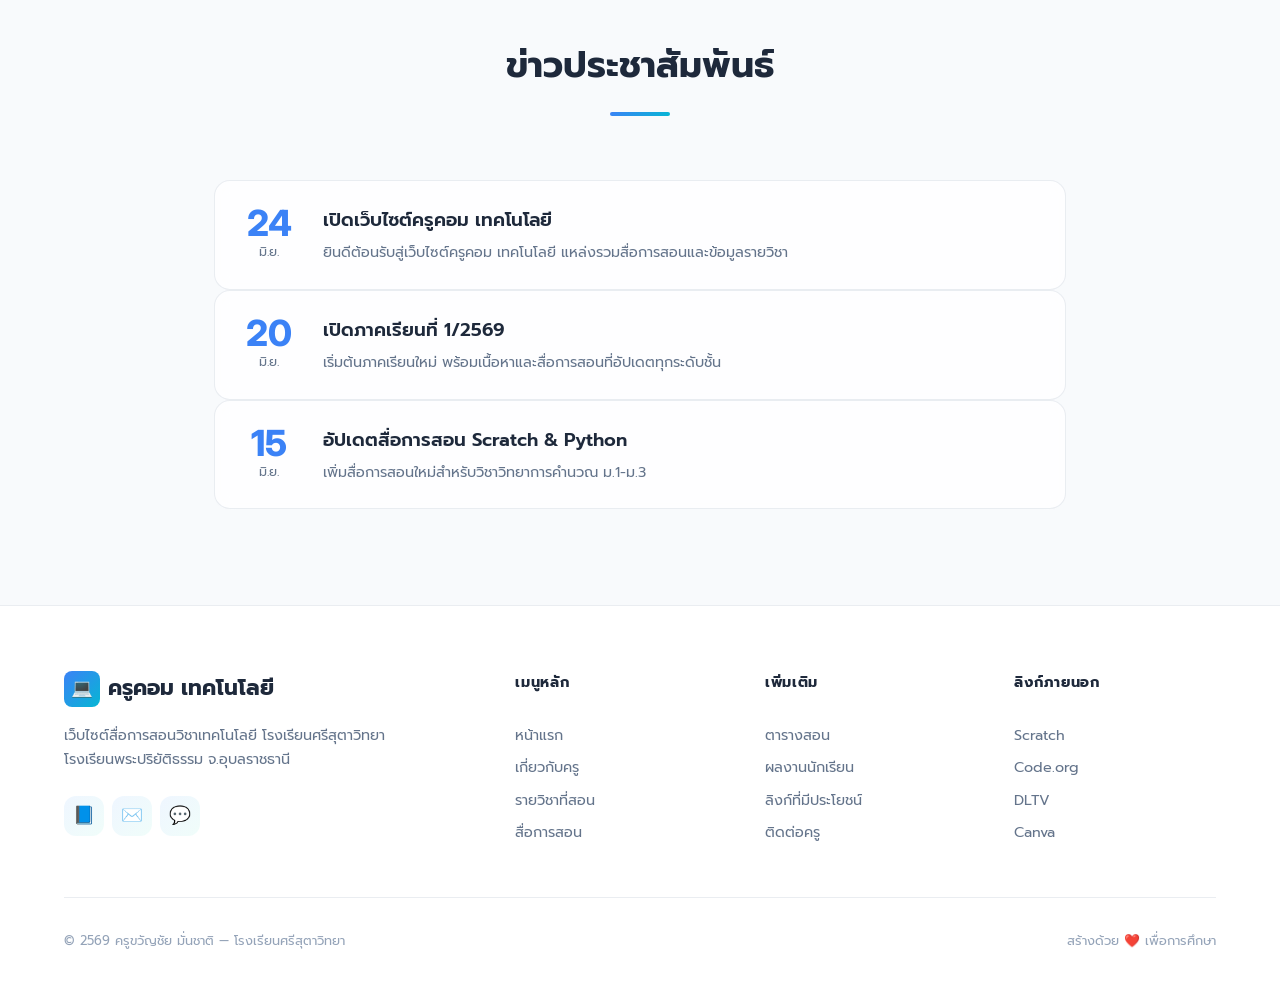
==== commit 51c56d97: "Add files via upload" ====
--- a/index.html
+++ b/index.html
@@ -48,25 +48,25 @@
   <section class="hero">
     <canvas class="hero-canvas" id="hero-particles"></canvas>
     <div class="hero-content">
-      <div class="hero-badge">ภาคเรียนที่ 1/2569 • โรงเรียนศรีสุตาวิทยา</div>
-      <h1>ยินดีต้อนรับสู่<span class="highlight">ห้องเรียนเทคโนโลยี</span></h1>
-      <p class="hero-subtitle">ครูขวัญชัย มั่นชาติ • ครูผู้สอนวิชาเทคโนโลยี โรงเรียนพระปริยัติธรรม ศรีสุตาวิทยา จ.อุบลราชธานี</p>
+      <div class="hero-badge" id="home-badge">ภาคเรียนที่ 1/2569 • โรงเรียนศรีสุตาวิทยา</div>
+      <h1 id="home-title">ยินดีต้อนรับสู่<span class="highlight" id="home-highlight">ห้องเรียนเทคโนโลยี</span></h1>
+      <p class="hero-subtitle" id="home-subtitle">ครูขวัญชัย มั่นชาติ • ครูผู้สอนวิชาเทคโนโลยี โรงเรียนพระปริยัติธรรม ศรีสุตาวิทยา จ.อุบลราชธานี</p>
       <div class="hero-buttons">
         <a href="subjects.html" class="btn btn-primary">📚 รายวิชาที่สอน</a>
         <a href="materials.html" class="btn btn-outline">📦 สื่อการสอน</a>
       </div>
       <div class="hero-stats">
         <div class="hero-stat">
-          <span class="hero-stat-number">15</span>
-          <span class="hero-stat-label">รายวิชา</span>
+          <span class="hero-stat-number" id="home-stat1-num">15</span>
+          <span class="hero-stat-label" id="home-stat1-label">รายวิชา</span>
         </div>
         <div class="hero-stat">
-          <span class="hero-stat-number">ม.1-ม.6</span>
-          <span class="hero-stat-label">ระดับชั้น</span>
+          <span class="hero-stat-number" id="home-stat2-num">ม.1-ม.6</span>
+          <span class="hero-stat-label" id="home-stat2-label">ระดับชั้น</span>
         </div>
         <div class="hero-stat">
-          <span class="hero-stat-number">เทอม 1/2569</span>
-          <span class="hero-stat-label">ภาคเรียน</span>
+          <span class="hero-stat-number" id="home-stat3-num">เทอม 1/2569</span>
+          <span class="hero-stat-label" id="home-stat3-label">ภาคเรียน</span>
         </div>
       </div>
     </div>
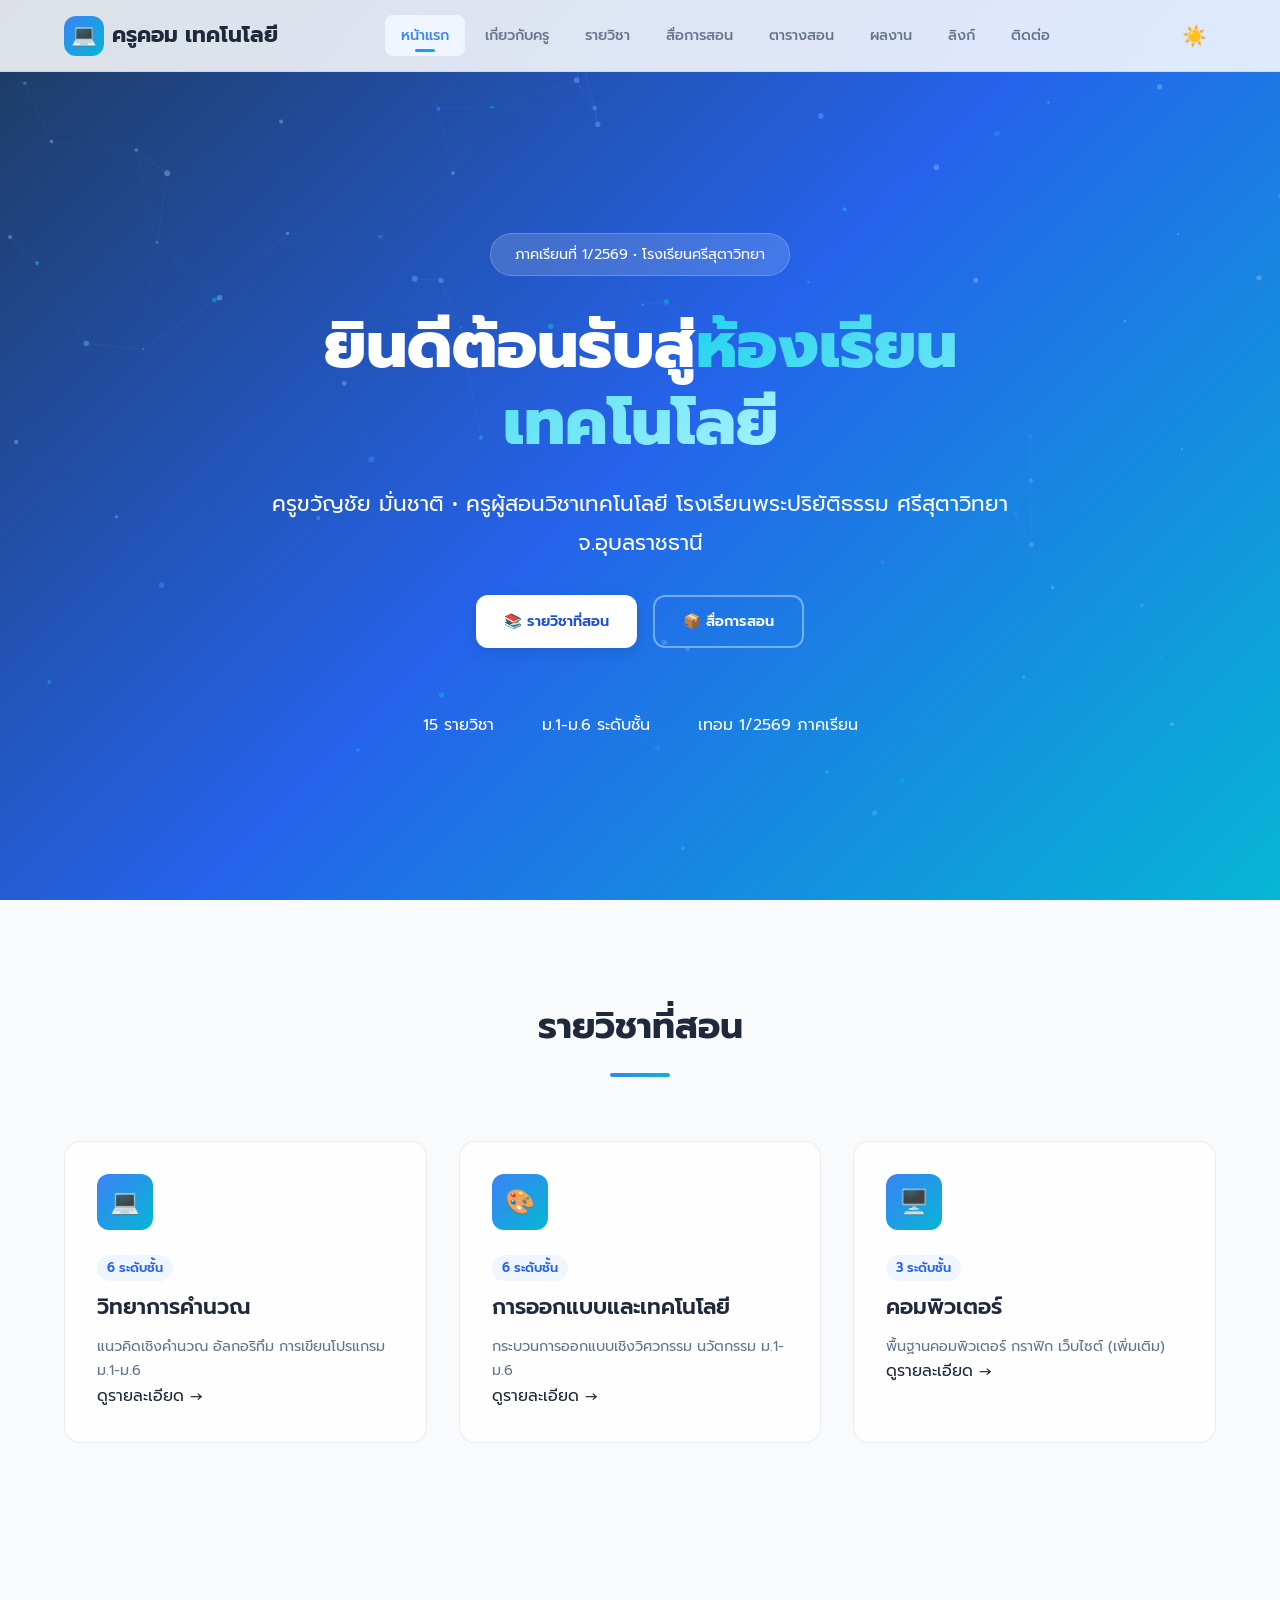
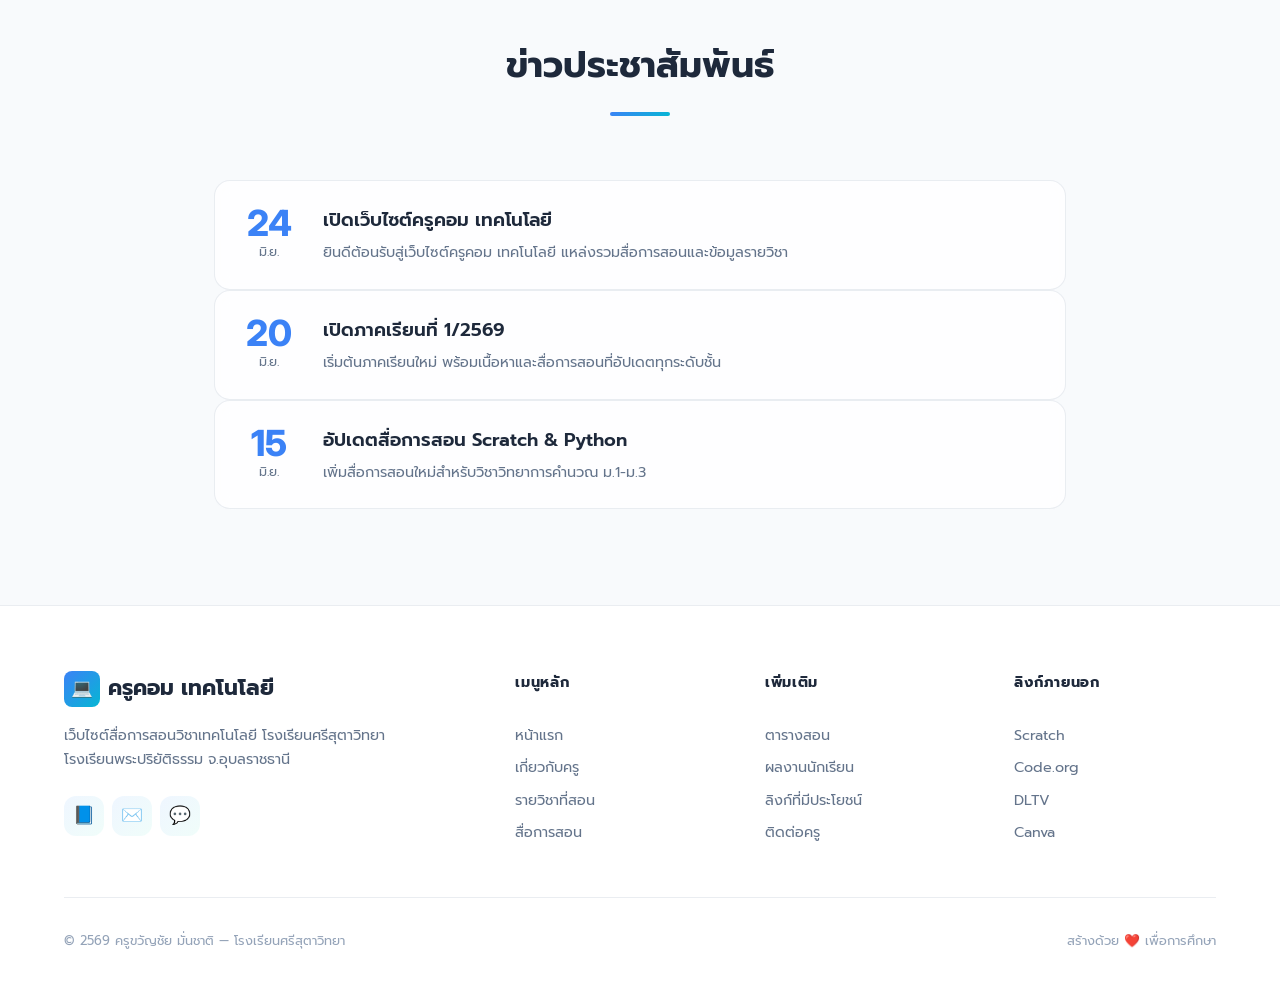
==== commit 4a2b2886: "Add files via upload" ====
--- a/index.html
+++ b/index.html
@@ -105,7 +105,7 @@
         <div class="footer-brand">
           <div class="footer-logo">
             <div class="logo-icon">💻</div>
-            <span>ครูคอม เทคโนโลยี</span>
+            <span id="footer-logo-text">ครูคอม เทคโนโลยี</span>
           </div>
           <p>เว็บไซต์สื่อการสอนวิชาเทคโนโลยี โรงเรียนศรีสุตาวิทยา<br>โรงเรียนพระปริยัติธรรม จ.อุบลราชธานี</p>
           <div class="footer-social">
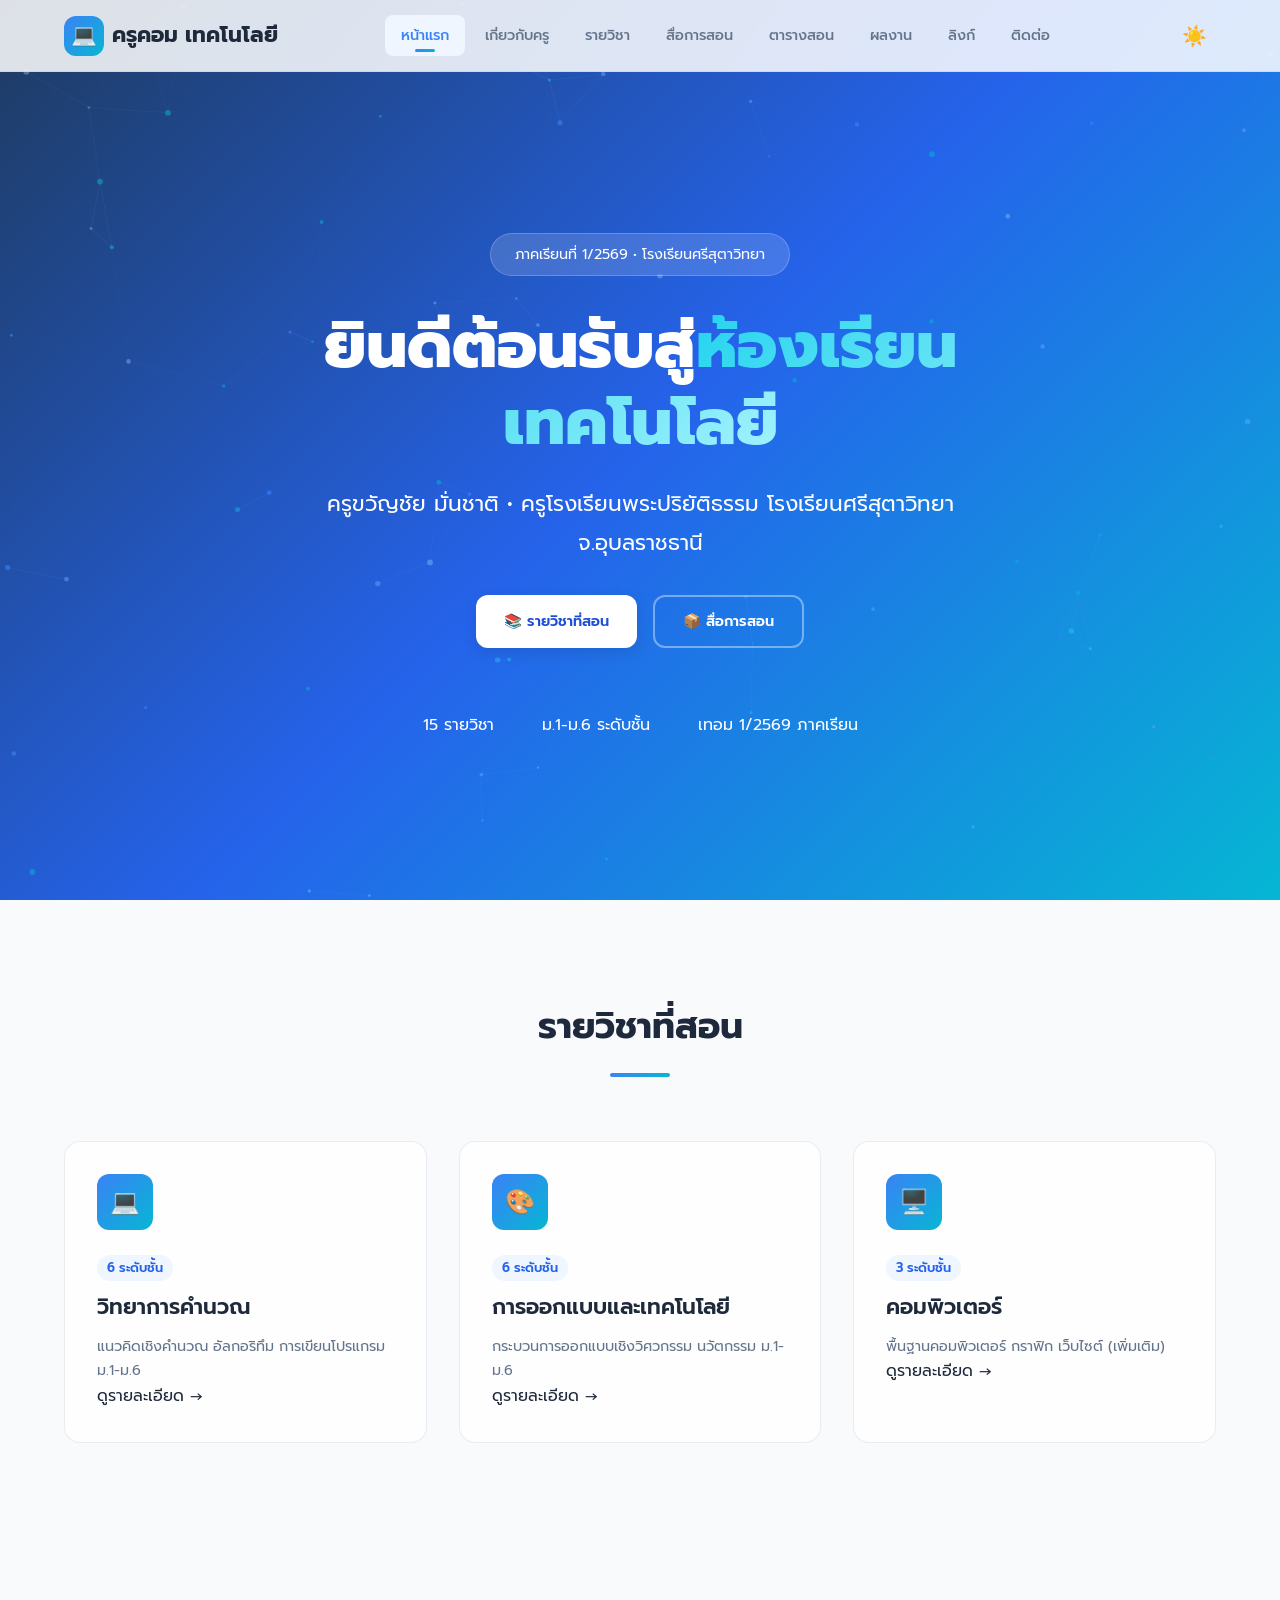
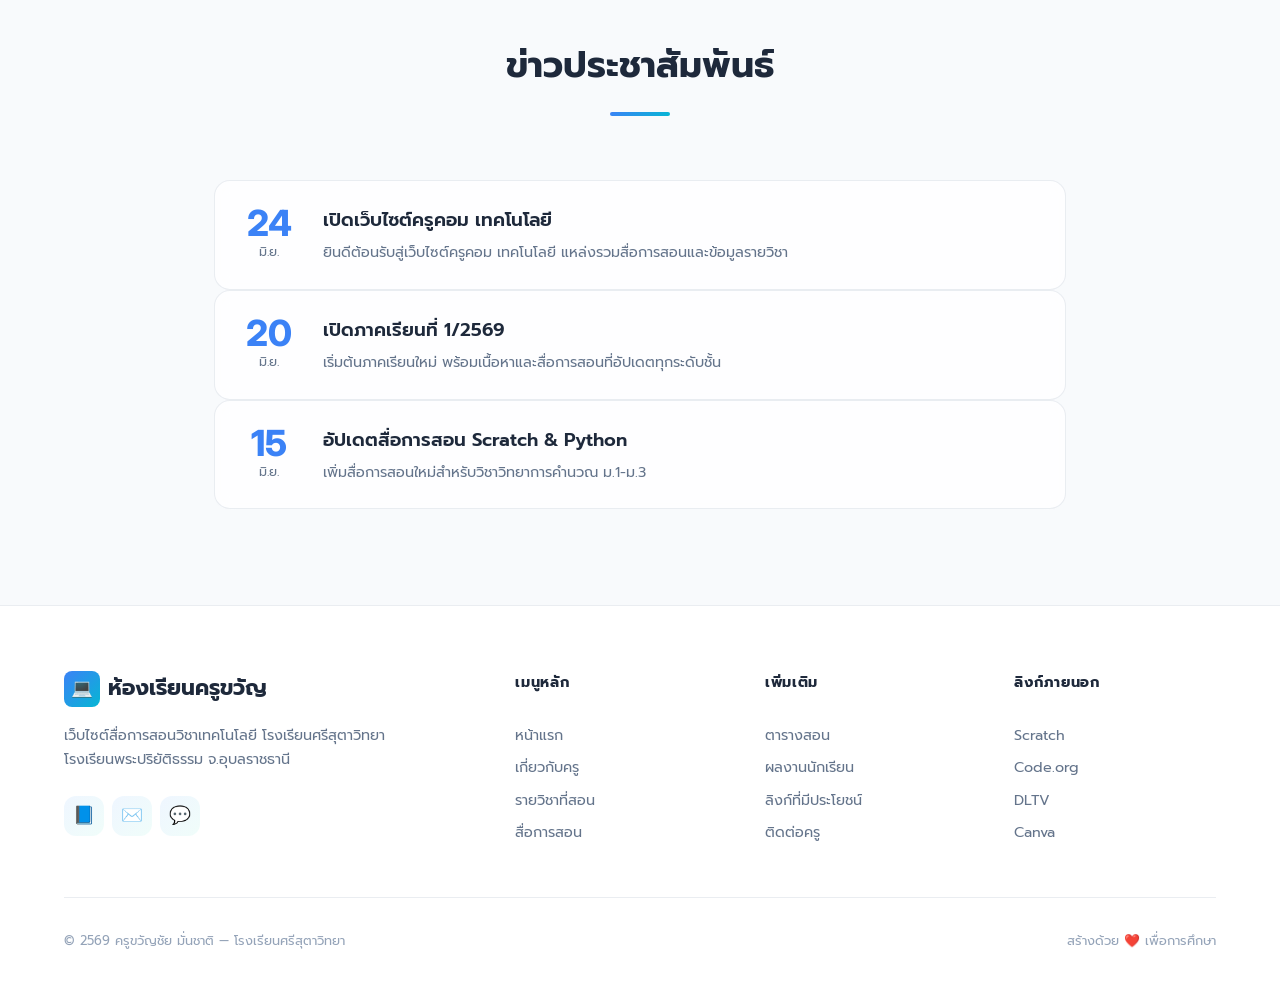
==== commit df5452bf: "Update title in index.html for classroom context" ====
--- a/index.html
+++ b/index.html
@@ -3,7 +3,7 @@
 <head>
   <meta charset="UTF-8">
   <meta name="viewport" content="width=device-width, initial-scale=1.0">
-  <title>ครูคอม เทคโนโลยี | ครูขวัญชัย มั่นชาติ — โรงเรียนศรีสุตาวิทยา</title>
+  <title>ห้องเรียน เทคโนโลยี | ครูขวัญชัย มั่นชาติ — โรงเรียนศรีสุตาวิทยา</title>
   <meta name="description" content="เว็บไซต์สื่อการสอนวิชาเทคโนโลยี วิทยาการคำนวณ การออกแบบและเทคโนโลยี โดยครูขวัญชัย มั่นชาติ โรงเรียนศรีสุตาวิทยา จ.อุบลราชธานี">
   <meta name="keywords" content="เทคโนโลยี, วิทยาการคำนวณ, การออกแบบและเทคโนโลยี, ครูขวัญชัย, โรงเรียนศรีสุตาวิทยา">
   <meta name="author" content="ครูขวัญชัย มั่นชาติ">
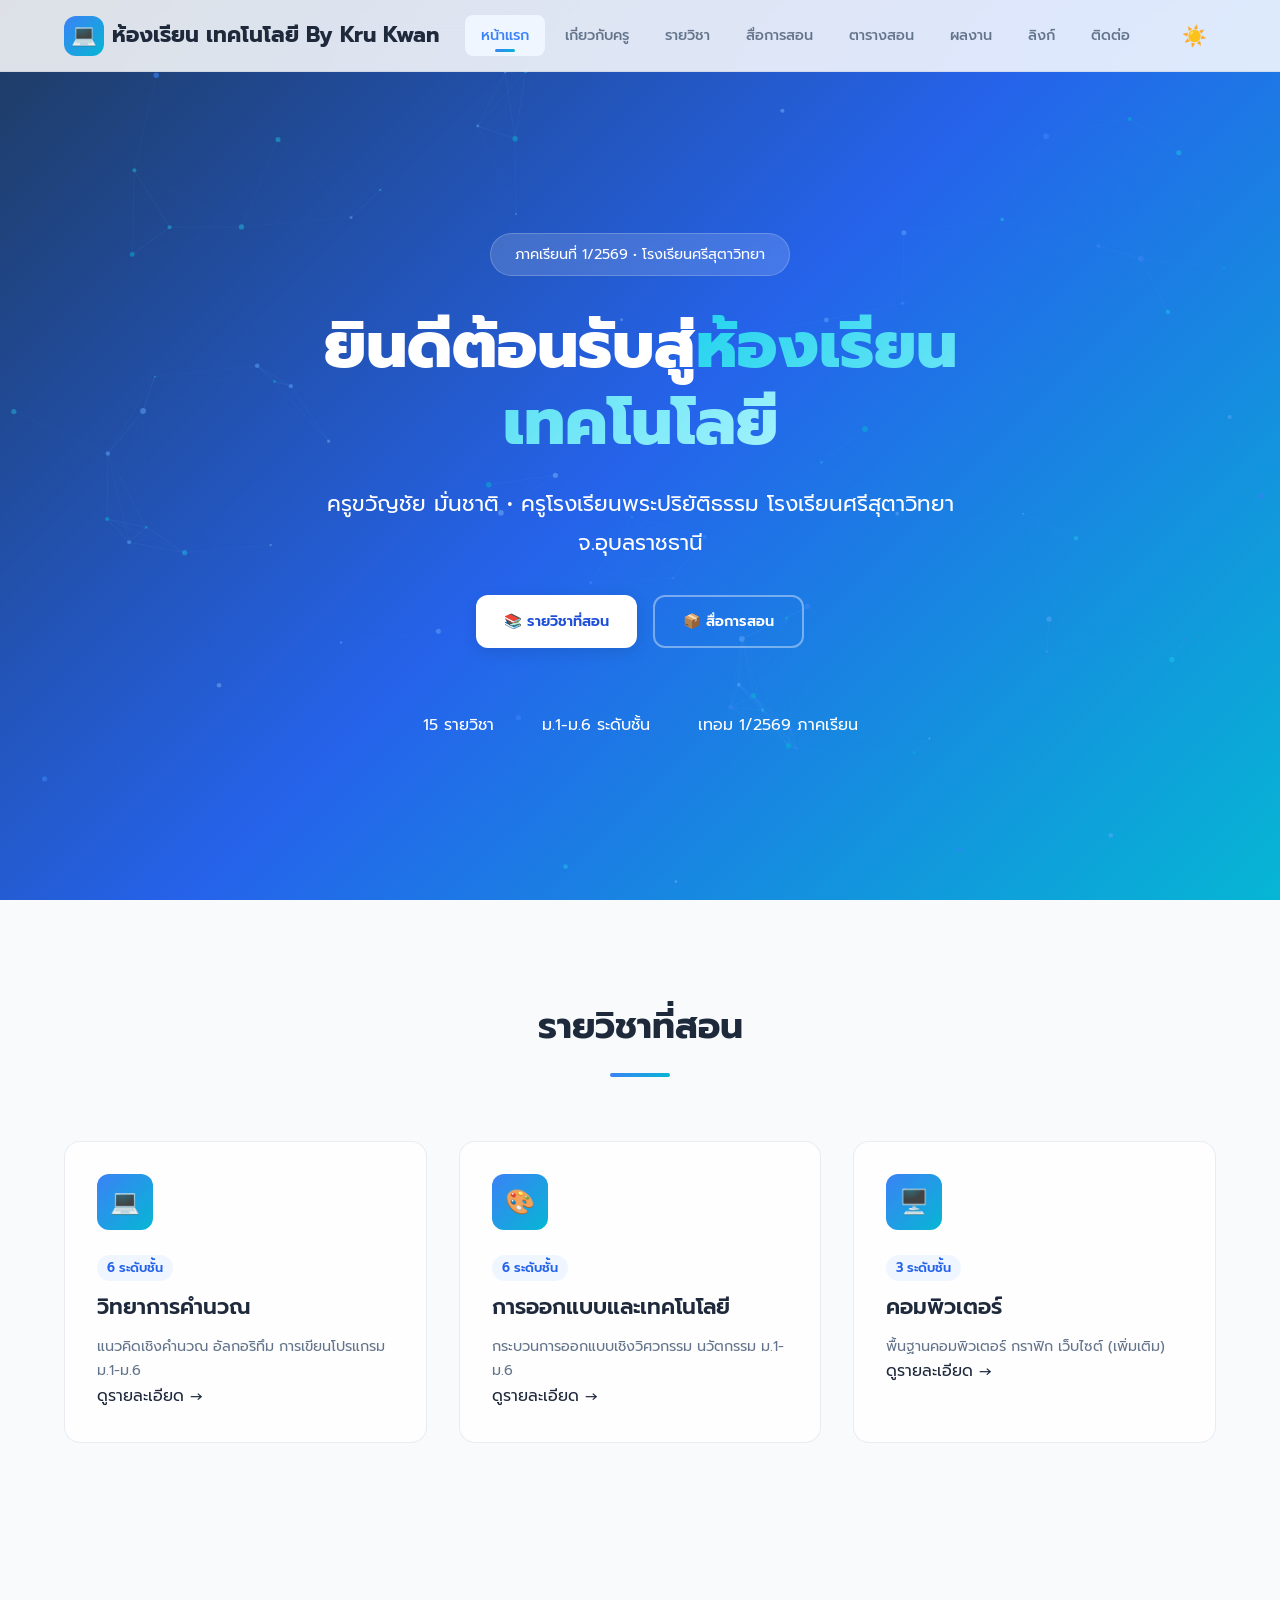
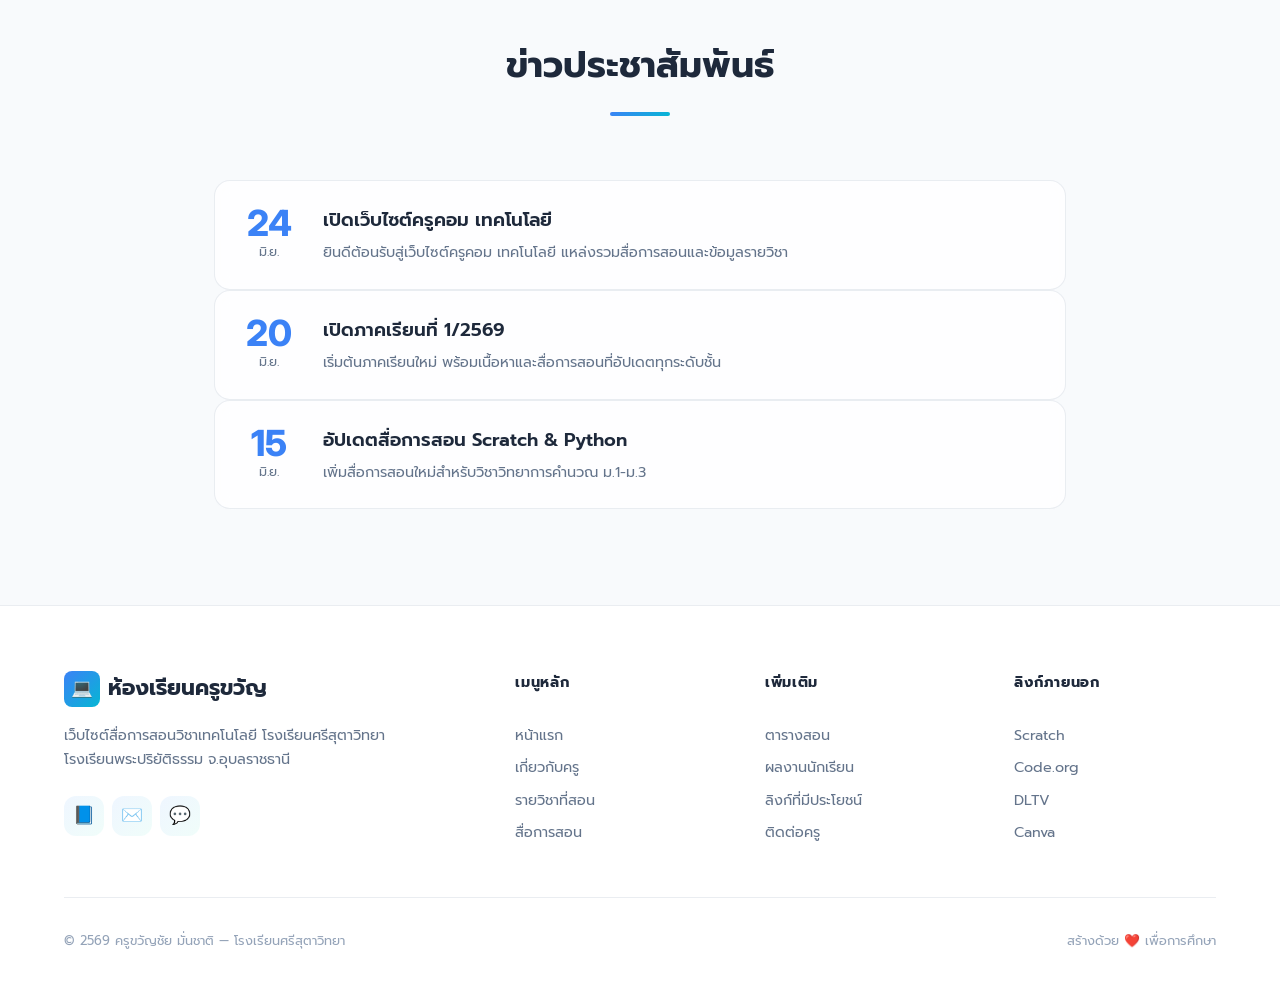
==== commit a2d62c6c: "Update index.html" ====
--- a/index.html
+++ b/index.html
@@ -20,7 +20,7 @@
     <div class="nav-container">
       <a href="index.html" class="nav-logo">
         <div class="logo-icon">💻</div>
-        <span>ครูคอม เทคโนโลยี</span>
+        <span>ห้องเรียน เทคโนโลยี By Kru Kwan</span>
       </a>
       <div class="nav-links" id="nav-links">
         <a href="index.html">หน้าแรก</a>
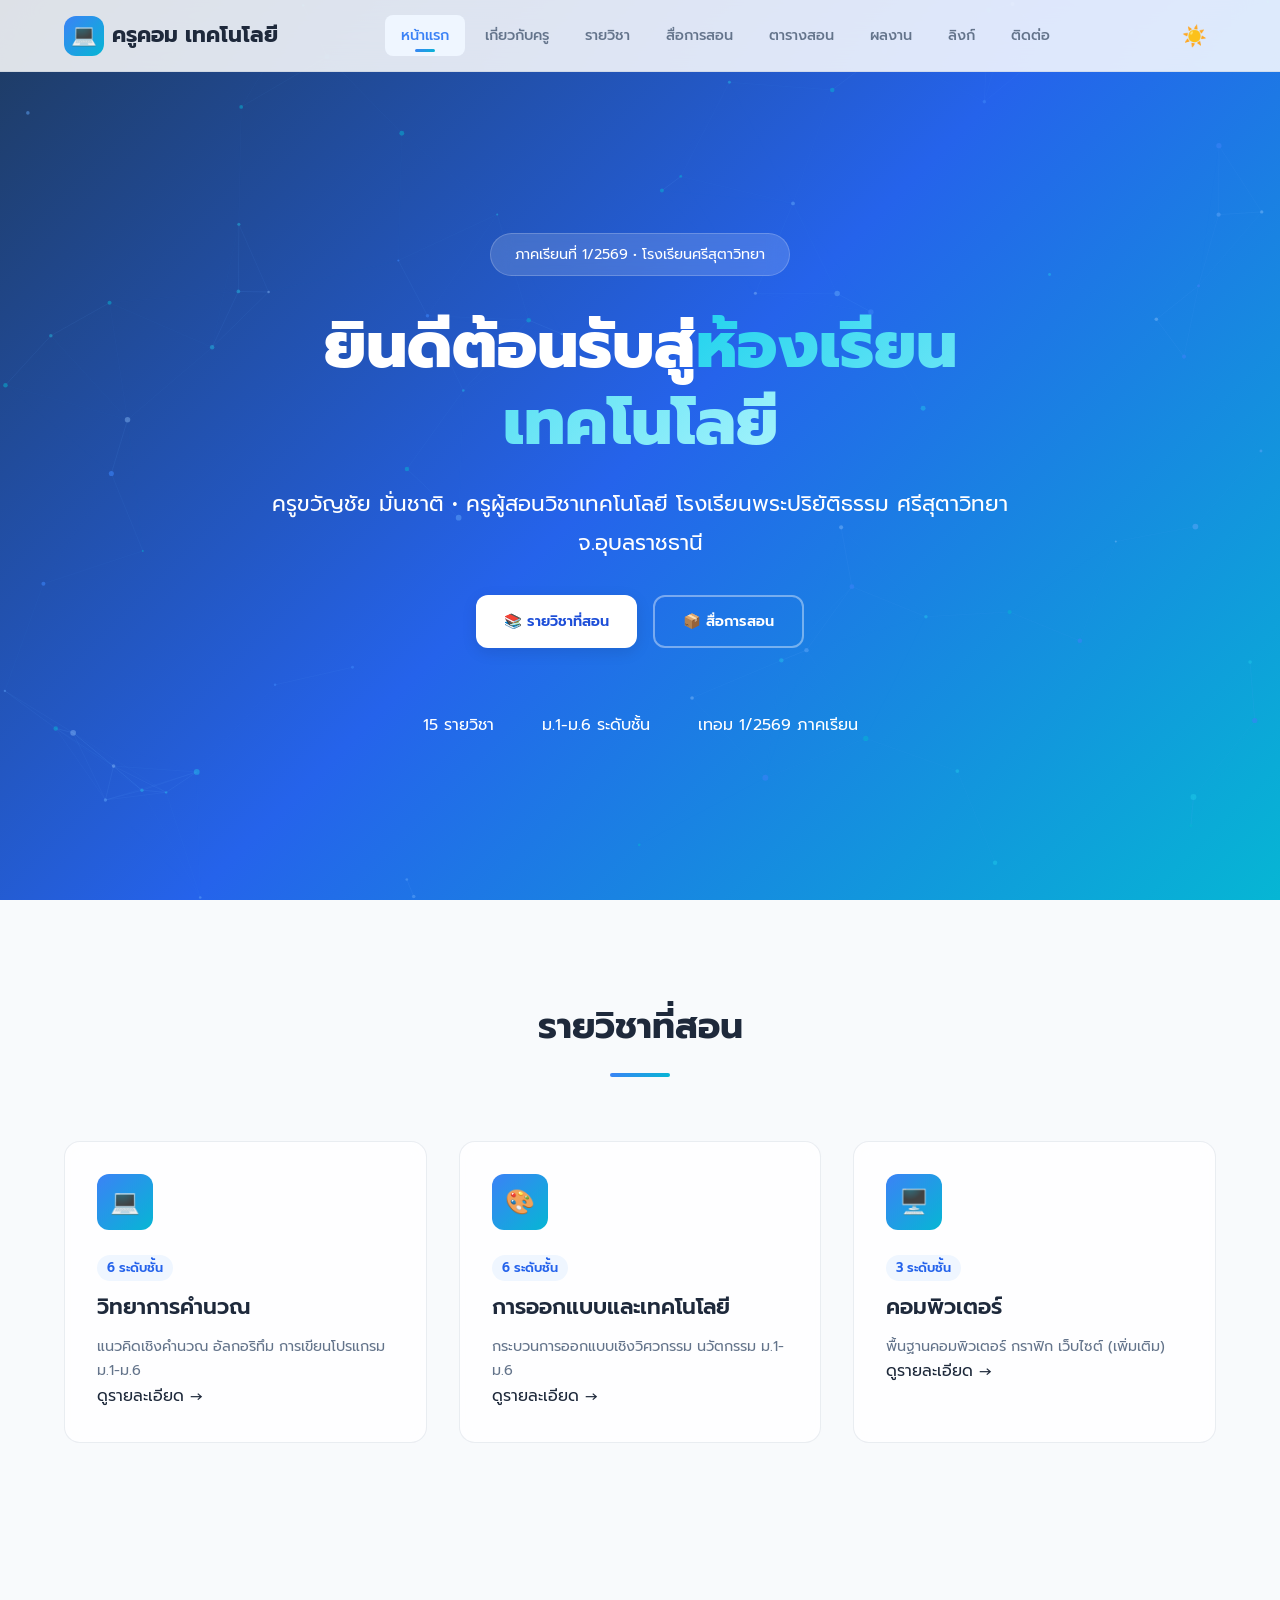
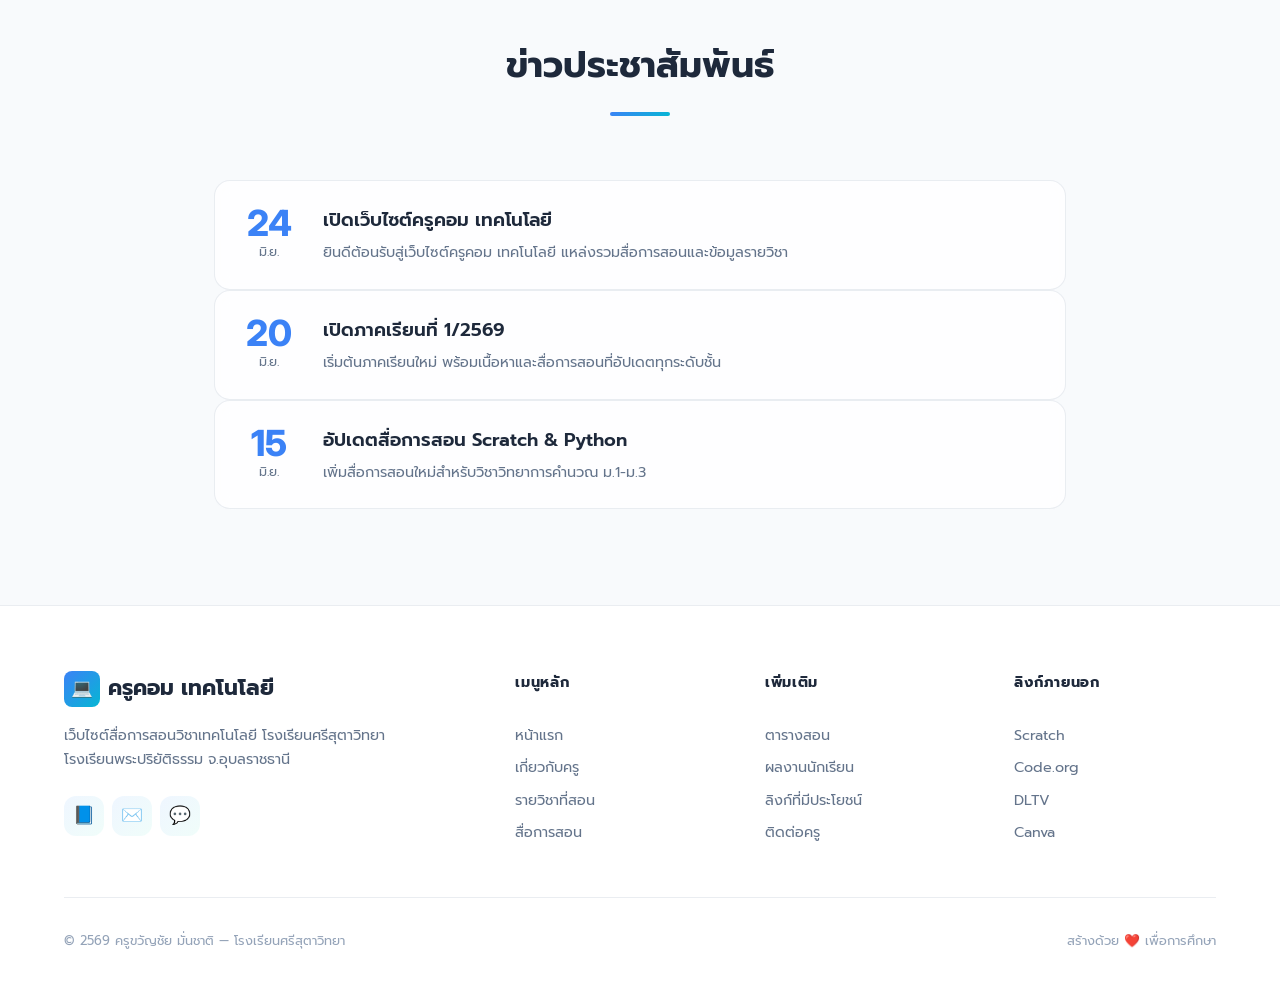
==== commit e62c0c77: "Add files via upload" ====
--- a/index.html
+++ b/index.html
@@ -3,7 +3,7 @@
 <head>
   <meta charset="UTF-8">
   <meta name="viewport" content="width=device-width, initial-scale=1.0">
-  <title>ห้องเรียน เทคโนโลยี | ครูขวัญชัย มั่นชาติ — โรงเรียนศรีสุตาวิทยา</title>
+  <title>ครูคอม เทคโนโลยี | ครูขวัญชัย มั่นชาติ — โรงเรียนศรีสุตาวิทยา</title>
   <meta name="description" content="เว็บไซต์สื่อการสอนวิชาเทคโนโลยี วิทยาการคำนวณ การออกแบบและเทคโนโลยี โดยครูขวัญชัย มั่นชาติ โรงเรียนศรีสุตาวิทยา จ.อุบลราชธานี">
   <meta name="keywords" content="เทคโนโลยี, วิทยาการคำนวณ, การออกแบบและเทคโนโลยี, ครูขวัญชัย, โรงเรียนศรีสุตาวิทยา">
   <meta name="author" content="ครูขวัญชัย มั่นชาติ">
@@ -20,7 +20,7 @@
     <div class="nav-container">
       <a href="index.html" class="nav-logo">
         <div class="logo-icon">💻</div>
-        <span>ห้องเรียน เทคโนโลยี By Kru Kwan</span>
+        <span id="nav-logo-text">ครูคอม เทคโนโลยี</span>
       </a>
       <div class="nav-links" id="nav-links">
         <a href="index.html">หน้าแรก</a>
